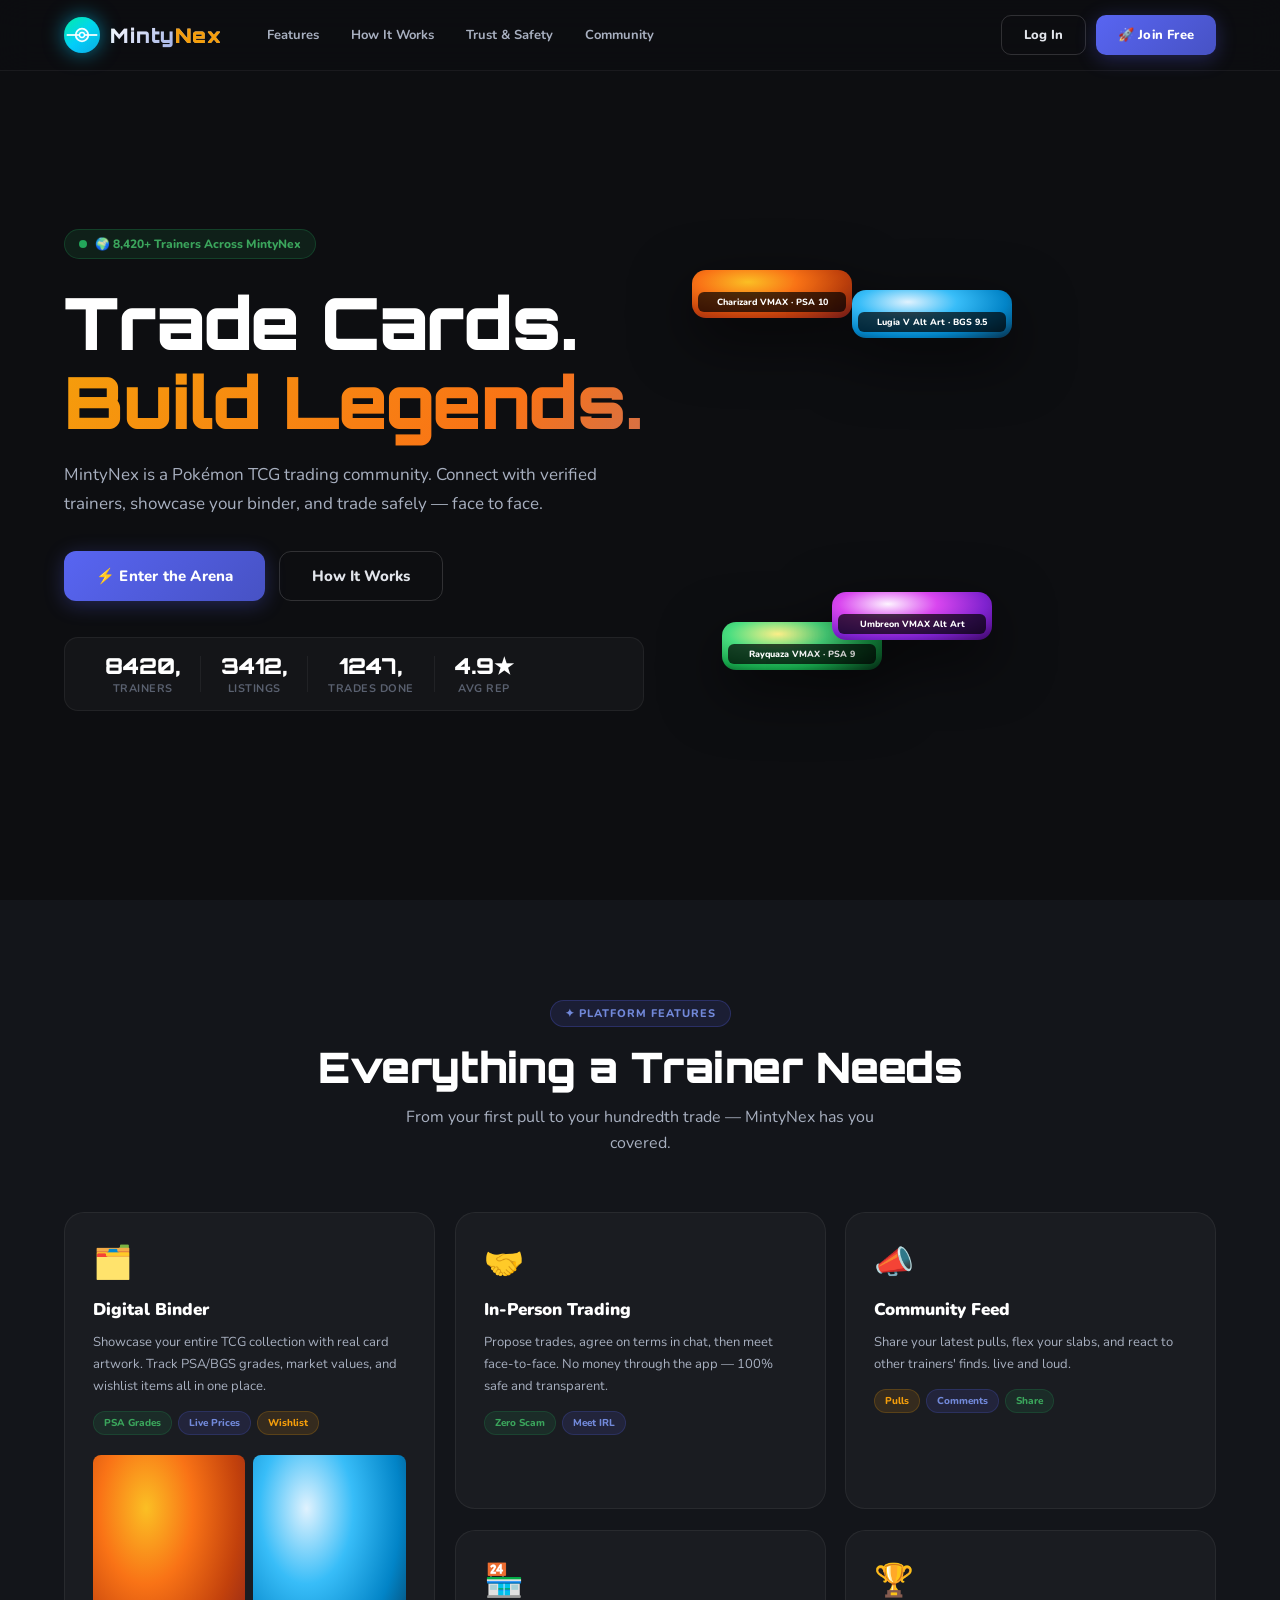
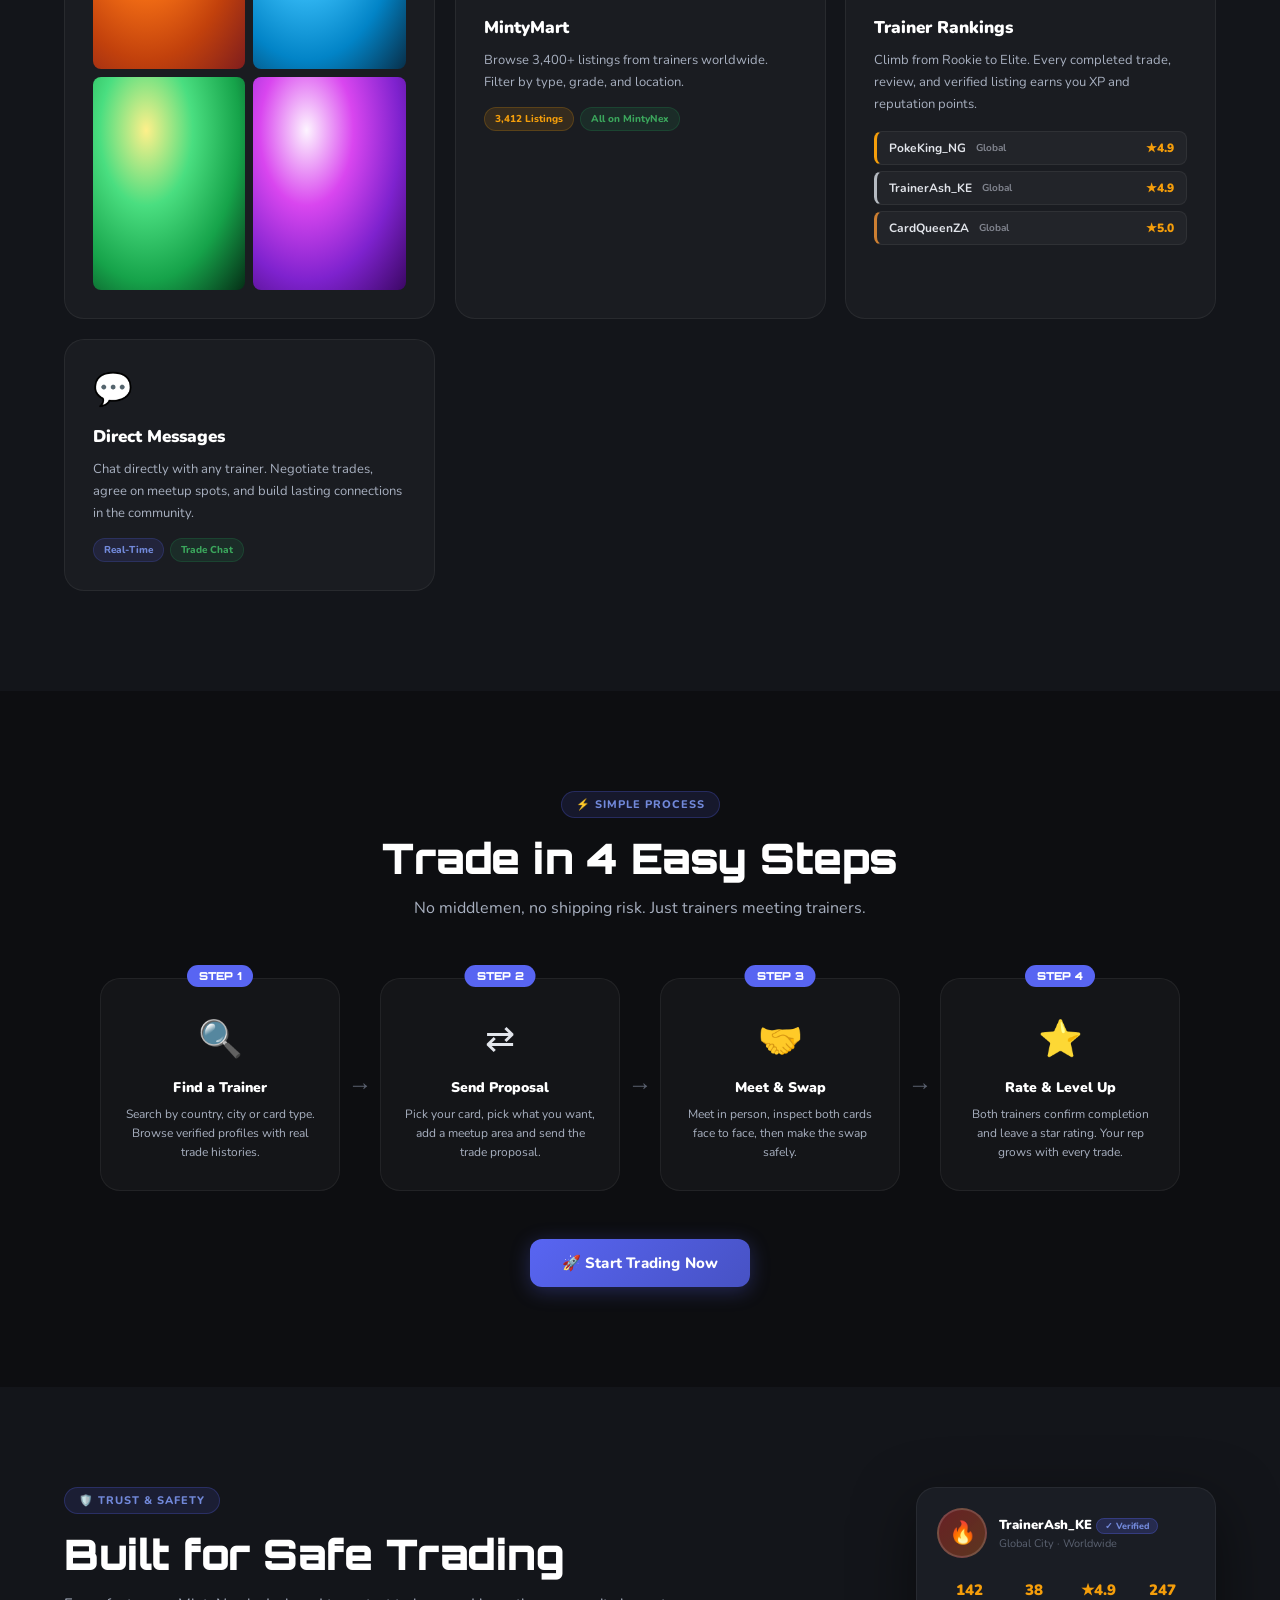
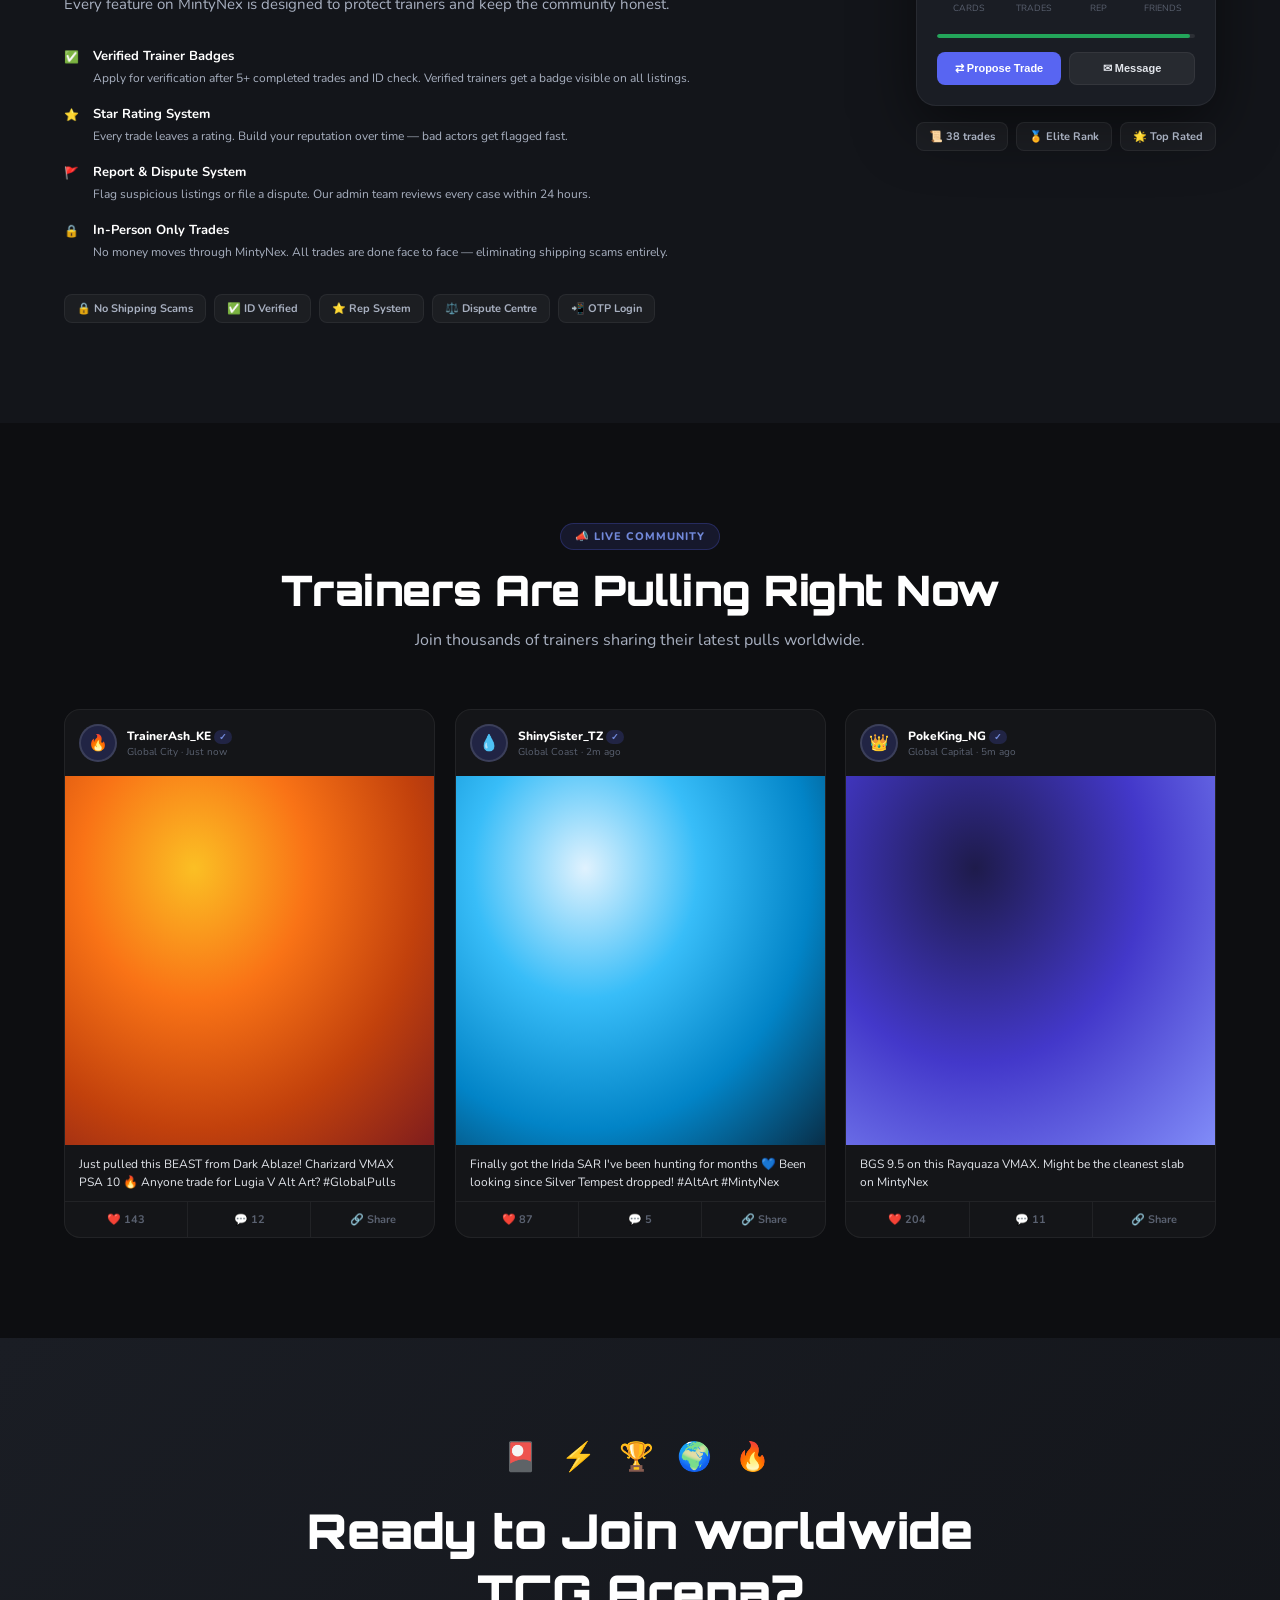
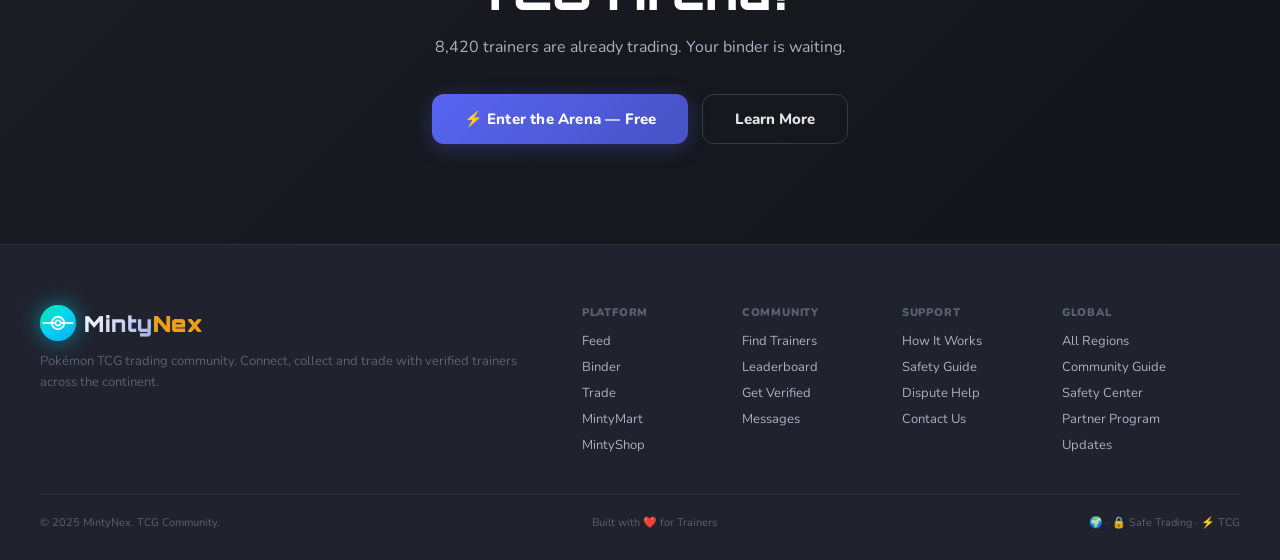
==== index.html @ 41edb371 "frontend initial" ====
<!DOCTYPE html>
<html lang="en">
<head>
<meta charset="UTF-8">
<meta name="viewport" content="width=device-width,initial-scale=1.0">
<meta name="theme-color" content="#0d0e11">
<title>MintyNex — Global TCG Trading Community</title>
<meta name="description" content="Buy, sell and trade Pokémon TCG cards with verified trainers worldwide. MintyNex is the safest, most trusted TCG community on the continent.">
<link rel="preconnect" href="https://fonts.googleapis.com">
<link href="https://fonts.googleapis.com/css2?family=Nunito:wght@400;600;700;800;900&family=Orbitron:wght@700;900&display=swap" rel="stylesheet">
<link rel="stylesheet" href="landing.css">
</head>
<body>

<!-- ░░ FLOATING POKEMON BACKGROUND ░░ -->
<div id="pokemon-bg"></div>

<!-- ══════════════════════════════════════
     NAVBAR
══════════════════════════════════════ -->
<nav class="mnav" id="mnav">
  <div class="mnav-inner">
    <a href="#" class="mnav-logo">
      <svg width="36" height="36" viewBox="0 0 80 80" fill="none" xmlns="http://www.w3.org/2000/svg" style="filter:drop-shadow(0 0 10px rgba(0,210,255,0.55));flex-shrink:0">
  <circle cx="40" cy="40" r="40" fill="url(#idxPb1)"/>
  <circle cx="40" cy="40" r="40" fill="url(#idxPb2)" opacity="0.5"/>
  <line x1="6" y1="40" x2="74" y2="40" stroke="rgba(255,255,255,0.95)" stroke-width="4"/>
  <circle cx="40" cy="40" r="14" fill="rgba(255,255,255,0.15)" stroke="rgba(255,255,255,0.95)" stroke-width="4"/>
  <circle cx="40" cy="40" r="7" fill="white"/>
  <circle cx="40" cy="40" r="4" fill="url(#idxPb1)"/>
  <defs>
    <linearGradient id="idxPb1" x1="0" y1="0" x2="80" y2="80" gradientUnits="userSpaceOnUse">
      <stop stop-color="#00f5a0"/>
      <stop offset="0.5" stop-color="#00d2ff"/>
      <stop offset="1" stop-color="#0ea5e9"/>
    </linearGradient>
    <linearGradient id="idxPb2" x1="80" y1="0" x2="0" y2="80" gradientUnits="userSpaceOnUse">
      <stop stop-color="#00f5a0" stop-opacity="0.5"/>
      <stop offset="1" stop-color="#0ea5e9" stop-opacity="0.2"/>
    </linearGradient>
  </defs>
</svg>
      <span class="logo-text">Minty<span class="gold">Nex</span></span>
    </a>
    <div class="mnav-links">
      <a href="#features">Features</a>
      <a href="#how">How It Works</a>
      <a href="#trust">Trust & Safety</a>
      <a href="#community">Community</a>
    </div>
    <div class="mnav-cta">
      <a href="app.html" class="btn-ghost">Log In</a>
      <a href="app.html" class="btn-primary">🚀 Join Free</a>
    </div>
    <button class="mnav-burger" id="burger" aria-label="Menu">
      <span></span><span></span><span></span>
    </button>
  </div>
  <div class="mnav-mobile" id="mobileMenu">
    <a href="#features" onclick="closeMobile()">Features</a>
    <a href="#how" onclick="closeMobile()">How It Works</a>
    <a href="#trust" onclick="closeMobile()">Trust & Safety</a>
    <a href="#community" onclick="closeMobile()">Community</a>
    <a href="app.html" class="btn-primary" style="margin-top:8px;justify-content:center">🚀 Join Free</a>
  </div>
</nav>

<!-- ══════════════════════════════════════
     HERO
══════════════════════════════════════ -->
<section style="padding-top:0">
  <div class="hero-sec">
    <div class="hero-content">
      <div class="hero-badge">
        <span class="pulse-dot"></span>
        🌍 8,420+ Trainers Across MintyNex
      </div>
      <h1 class="hero-title">
        Trade Cards.<br>
        <span class="gradient-text">Build Legends.</span>
      </h1>
      <p class="hero-sub">
        MintyNex is a Pokémon TCG trading community. Connect with verified trainers, showcase your binder, and trade safely — face to face.
      </p>
      <div class="hero-actions">
        <a href="app.html" class="btn-primary btn-xl">⚡ Enter the Arena</a>
        <a href="#how" class="btn-ghost btn-xl">How It Works</a>
      </div>
      <div class="hero-stats">
        <div class="hstat">
          <span class="hstat-val">8,420</span>
          <span class="hstat-lbl">Trainers</span>
        </div>
        <div class="hstat-div"></div>
        <div class="hstat">
          <span class="hstat-val">3,412</span>
          <span class="hstat-lbl">Listings</span>
        </div>
        <div class="hstat-div"></div>
        <div class="hstat">
          <span class="hstat-val">1,247</span>
          <span class="hstat-lbl">Trades Done</span>
        </div>
        <div class="hstat-div"></div>
        <div class="hstat">
          <span class="hstat-val">★4.9</span>
          <span class="hstat-lbl">Avg Rep</span>
        </div>
      </div>
    </div>

    <!-- Floating card showcase -->
    <div class="hero-cards-showcase">
      <div class="showcase-card card-1" data-depth="0.3" style="background:radial-gradient(ellipse at 35% 25%,#fbbf24,#f97316,#c2410c,#7f1d1d)">
        <div class="sc-inner">
          <img src="https://images.pokemontcg.io/swsh45/19_hires.png" alt="Charizard VMAX" loading="lazy" onerror="this.style.display='none'"/>
          <div class="sc-label">Charizard VMAX · PSA 10</div>
        </div>
      </div>
      <div class="showcase-card card-2" data-depth="0.2" style="background:radial-gradient(ellipse at 35% 25%,#e0f2fe,#38bdf8,#0284c7,#082f49)">
        <div class="sc-inner">
          <img src="https://images.pokemontcg.io/swsh10/186_hires.png" alt="Lugia V" loading="lazy" onerror="this.style.display='none'"/>
          <div class="sc-label">Lugia V Alt Art · BGS 9.5</div>
        </div>
      </div>
      <div class="showcase-card card-3" data-depth="0.25" style="background:radial-gradient(ellipse at 35% 25%,#fef08a,#4ade80,#16a34a,#052e16)">
        <div class="sc-inner">
          <img src="https://images.pokemontcg.io/swsh7/218_hires.png" alt="Rayquaza VMAX" loading="lazy" onerror="this.style.display='none'"/>
          <div class="sc-label">Rayquaza VMAX · PSA 9</div>
        </div>
      </div>
      <div class="showcase-card card-4" data-depth="0.15" style="background:radial-gradient(ellipse at 35% 25%,#fdf4ff,#d946ef,#7e22ce,#3b0764)">
        <div class="sc-inner">
          <img src="https://images.pokemontcg.io/swsh6/215_hires.png" alt="Umbreon VMAX" loading="lazy" onerror="this.style.display='none'"/>
          <div class="sc-label">Umbreon VMAX Alt Art</div>
        </div>
      </div>
    </div>
  </div>
</section>

<!-- ══════════════════════════════════════
     FEATURES
══════════════════════════════════════ -->
<section class="features-sec" id="features">
  <div style="max-width:1200px;margin:0 auto;padding:0 24px">
    <div class="sec-header">
      <div class="sec-tag">✦ Platform Features</div>
      <h2 class="sec-title">Everything a Trainer Needs</h2>
      <p class="sec-sub">From your first pull to your hundredth trade — MintyNex has you covered.</p>
    </div>
    <div class="features-grid">

      <!-- Large: Binder -->
      <div class="feat-card feat-large">
        <div class="feat-icon">🗂️</div>
        <h3>Digital Binder</h3>
        <p>Showcase your entire TCG collection with real card artwork. Track PSA/BGS grades, market values, and wishlist items all in one place.</p>
        <div class="feat-tags">
          <span class="ftag ftag-grn">PSA Grades</span>
          <span class="ftag ftag-blue">Live Prices</span>
          <span class="ftag ftag-gold">Wishlist</span>
        </div>
        <div class="binder-preview">
          <div class="mini-card mc1"><img src="https://images.pokemontcg.io/swsh45/19_hires.png" alt="" loading="lazy" onerror="this.style.display='none'"/></div>
          <div class="mini-card mc2"><img src="https://images.pokemontcg.io/swsh10/186_hires.png" alt="" loading="lazy" onerror="this.style.display='none'"/></div>
          <div class="mini-card mc3"><img src="https://images.pokemontcg.io/swsh7/218_hires.png" alt="" loading="lazy" onerror="this.style.display='none'"/></div>
          <div class="mini-card mc4"><img src="https://images.pokemontcg.io/swsh6/215_hires.png" alt="" loading="lazy" onerror="this.style.display='none'"/></div>
        </div>
      </div>

      <!-- In-Person Trading -->
      <div class="feat-card">
        <div class="feat-icon">🤝</div>
        <h3>In-Person Trading</h3>
        <p>Propose trades, agree on terms in chat, then meet face-to-face. No money through the app — 100% safe and transparent.</p>
        <div class="feat-tags">
          <span class="ftag ftag-grn">Zero Scam</span>
          <span class="ftag ftag-blue">Meet IRL</span>
        </div>
      </div>

      <!-- Social Feed -->
      <div class="feat-card">
        <div class="feat-icon">📣</div>
        <h3>Community Feed</h3>
        <p>Share your latest pulls, flex your slabs, and react to other trainers' finds. live and loud.</p>
        <div class="feat-tags">
          <span class="ftag ftag-gold">Pulls</span>
          <span class="ftag ftag-blue">Comments</span>
          <span class="ftag ftag-grn">Share</span>
        </div>
      </div>

      <!-- Marketplace -->
      <div class="feat-card">
        <div class="feat-icon">🏪</div>
        <h3>MintyMart</h3>
        <p>Browse 3,400+ listings from trainers worldwide. Filter by type, grade, and location.</p>
        <div class="feat-tags">
          <span class="ftag ftag-gold">3,412 Listings</span>
          <span class="ftag ftag-grn">All on MintyNex</span>
        </div>
      </div>

      <!-- Ranking -->
      <div class="feat-card">
        <div class="feat-icon">🏆</div>
        <h3>Trainer Rankings</h3>
        <p>Climb from Rookie to Elite. Every completed trade, review, and verified listing earns you XP and reputation points.</p>
        <div class="rank-preview">
          <div class="rank-row r1"><span>PokeKing_NG</span> <span style="font-size:10px;color:#80848e">Global</span> <span class="rank-pts">★4.9</span></div>
          <div class="rank-row r2"><span>TrainerAsh_KE</span> <span style="font-size:10px;color:#80848e">Global</span> <span class="rank-pts">★4.9</span></div>
          <div class="rank-row r3"><span>CardQueenZA</span> <span style="font-size:10px;color:#80848e">Global</span> <span class="rank-pts">★5.0</span></div>
        </div>
      </div>

      <!-- Messages -->
      <div class="feat-card">
        <div class="feat-icon">💬</div>
        <h3>Direct Messages</h3>
        <p>Chat directly with any trainer. Negotiate trades, agree on meetup spots, and build lasting connections in the community.</p>
        <div class="feat-tags">
          <span class="ftag ftag-blue">Real-Time</span>
          <span class="ftag ftag-grn">Trade Chat</span>
        </div>
      </div>

    </div>
  </div>
</section>

<!-- ══════════════════════════════════════
     HOW IT WORKS
══════════════════════════════════════ -->
<section class="how-sec" id="how">
  <div style="max-width:1200px;margin:0 auto;padding:0 24px">
    <div class="sec-header">
      <div class="sec-tag">⚡ Simple Process</div>
      <h2 class="sec-title">Trade in 4 Easy Steps</h2>
      <p class="sec-sub">No middlemen, no shipping risk. Just trainers meeting trainers.</p>
    </div>
    <div class="steps-row">
      <div class="step-card">
        <div class="step-num">STEP 1</div>
        <div class="step-icon">🔍</div>
        <h4>Find a Trainer</h4>
        <p>Search by country, city or card type. Browse verified profiles with real trade histories.</p>
      </div>
      <div class="step-arrow">→</div>
      <div class="step-card">
        <div class="step-num">STEP 2</div>
        <div class="step-icon">⇄</div>
        <h4>Send Proposal</h4>
        <p>Pick your card, pick what you want, add a meetup area and send the trade proposal.</p>
      </div>
      <div class="step-arrow">→</div>
      <div class="step-card">
        <div class="step-num">STEP 3</div>
        <div class="step-icon">🤝</div>
        <h4>Meet & Swap</h4>
        <p>Meet in person, inspect both cards face to face, then make the swap safely.</p>
      </div>
      <div class="step-arrow">→</div>
      <div class="step-card">
        <div class="step-num">STEP 4</div>
        <div class="step-icon">⭐</div>
        <h4>Rate & Level Up</h4>
        <p>Both trainers confirm completion and leave a star rating. Your rep grows with every trade.</p>
      </div>
    </div>
    <div style="text-align:center;margin-top:48px">
      <a href="app.html" class="btn-primary btn-xl">🚀 Start Trading Now</a>
    </div>
  </div>
</section>

<!-- ══════════════════════════════════════
     TRUST & SAFETY
══════════════════════════════════════ -->
<section class="trust-sec" id="trust">
  <div style="max-width:1200px;margin:0 auto;padding:0 24px">
    <div class="trust-inner">
      <div class="trust-text">
        <div class="sec-tag">🛡️ Trust & Safety</div>
        <h2 class="sec-title">Built for Safe Trading</h2>
        <p class="trust-p">Every feature on MintyNex is designed to protect trainers and keep the community honest.</p>
        <ul class="trust-list">
          <li>
            <div class="tl-icon">✅</div>
            <div><strong>Verified Trainer Badges</strong><div>Apply for verification after 5+ completed trades and ID check. Verified trainers get a badge visible on all listings.</div></div>
          </li>
          <li>
            <div class="tl-icon">⭐</div>
            <div><strong>Star Rating System</strong><div>Every trade leaves a rating. Build your reputation over time — bad actors get flagged fast.</div></div>
          </li>
          <li>
            <div class="tl-icon">🚩</div>
            <div><strong>Report & Dispute System</strong><div>Flag suspicious listings or file a dispute. Our admin team reviews every case within 24 hours.</div></div>
          </li>
          <li>
            <div class="tl-icon">🔒</div>
            <div><strong>In-Person Only Trades</strong><div>No money moves through MintyNex. All trades are done face to face — eliminating shipping scams entirely.</div></div>
          </li>
        </ul>
        <div class="trust-badges">
          <div class="tb">🔒 No Shipping Scams</div>
          <div class="tb">✅ ID Verified</div>
          <div class="tb">⭐ Rep System</div>
          <div class="tb">⚖️ Dispute Centre</div>
          <div class="tb">📲 OTP Login</div>
        </div>
      </div>
      <div class="trust-visual">
        <div class="verify-card">
          <div class="vc-top">
            <div class="vc-av">🔥</div>
            <div>
              <div class="vc-nm">TrainerAsh_KE <span class="vc-badge">✓ Verified</span></div>
              <div class="vc-loc">Global City · Worldwide</div>
            </div>
          </div>
          <div class="vc-stats">
            <div class="vcs"><span>142</span><small>Cards</small></div>
            <div class="vcs"><span>38</span><small>Trades</small></div>
            <div class="vcs"><span>★4.9</span><small>Rep</small></div>
            <div class="vcs"><span>247</span><small>Friends</small></div>
          </div>
          <div class="vc-rep-bar"><div class="vc-rep-fill"></div></div>
          <div class="vc-actions">
            <button class="vc-btn-trade">⇄ Propose Trade</button>
            <button class="vc-btn-msg">✉ Message</button>
          </div>
        </div>
        <div class="trust-badges" style="margin-top:12px">
          <div class="tb">📜 38 trades</div>
          <div class="tb">🏅 Elite Rank</div>
          <div class="tb">🌟 Top Rated</div>
        </div>
      </div>
    </div>
  </div>
</section>

<!-- ══════════════════════════════════════
     COMMUNITY FEED
══════════════════════════════════════ -->
<section class="community-sec" id="community">
  <div style="max-width:1200px;margin:0 auto;padding:0 24px">
    <div class="sec-header">
      <div class="sec-tag">📣 Live Community</div>
      <h2 class="sec-title">Trainers Are Pulling Right Now</h2>
      <p class="sec-sub">Join thousands of trainers sharing their latest pulls worldwide.</p>
    </div>
    <div class="community-feed">

      <div class="cf-post">
        <div class="cf-head">
          <div class="cf-av">🔥</div>
          <div>
            <div class="cf-nm">TrainerAsh_KE <span class="verified-tag">✓</span></div>
            <div class="cf-loc">Global City · Just now</div>
          </div>
        </div>
        <div class="cf-img" style="background:radial-gradient(ellipse at 35% 25%,#fbbf24,#f97316,#c2410c,#7f1d1d)">
          <img src="https://images.pokemontcg.io/swsh45/19_hires.png" alt="Charizard VMAX" loading="lazy" onerror="this.style.display='none'"/>
        </div>
        <div class="cf-cap">Just pulled this BEAST from Dark Ablaze! Charizard VMAX PSA 10 🔥 Anyone trade for Lugia V Alt Art? #GlobalPulls</div>
        <div class="cf-acts">
          <span>❤️ 143</span>
          <span>💬 12</span>
          <span>🔗 Share</span>
        </div>
      </div>

      <div class="cf-post">
        <div class="cf-head">
          <div class="cf-av">💧</div>
          <div>
            <div class="cf-nm">ShinySister_TZ <span class="verified-tag">✓</span></div>
            <div class="cf-loc">Global Coast · 2m ago</div>
          </div>
        </div>
        <div class="cf-img" style="background:radial-gradient(ellipse at 35% 25%,#e0f2fe,#38bdf8,#0284c7,#082f49)">
          <img src="https://images.pokemontcg.io/swsh10/186_hires.png" alt="Lugia V" loading="lazy" onerror="this.style.display='none'"/>
        </div>
        <div class="cf-cap">Finally got the Irida SAR I've been hunting for months 💙 Been looking since Silver Tempest dropped! #AltArt #MintyNex</div>
        <div class="cf-acts">
          <span>❤️ 87</span>
          <span>💬 5</span>
          <span>🔗 Share</span>
        </div>
      </div>

      <div class="cf-post">
        <div class="cf-head">
          <div class="cf-av">👑</div>
          <div>
            <div class="cf-nm">PokeKing_NG <span class="verified-tag">✓</span></div>
            <div class="cf-loc">Global Capital · 5m ago</div>
          </div>
        </div>
        <div class="cf-img" style="background:radial-gradient(ellipse at 35% 25%,#1e1b4b,#4338ca,#818cf8)">
          <img src="https://images.pokemontcg.io/swsh7/218_hires.png" alt="Rayquaza VMAX" loading="lazy" onerror="this.style.display='none'"/>
        </div>
        <div class="cf-cap">BGS 9.5 on this Rayquaza VMAX. Might be the cleanest slab on MintyNex</div>
        <div class="cf-acts">
          <span>❤️ 204</span>
          <span>💬 11</span>
          <span>🔗 Share</span>
        </div>
      </div>

    </div>
  </div>
</section>

<!-- ══════════════════════════════════════
     CTA
══════════════════════════════════════ -->
<section class="cta-sec">
  <div class="cta-pokemon-bg"></div>
  <div style="position:relative;z-index:1;max-width:700px;margin:0 auto">
    <div class="cta-emoji-row">🎴 ⚡ 🏆 🌍 🔥</div>
    <h2 class="cta-title">Ready to Join worldwide TCG Arena?</h2>
    <p class="cta-sub">8,420 trainers are already trading. Your binder is waiting.</p>
    <div class="cta-actions">
      <a href="app.html" class="btn-primary btn-xl">⚡ Enter the Arena — Free</a>
      <a href="#features" class="btn-ghost btn-xl">Learn More</a>
    </div>
  </div>
</section>

<!-- ══════════════════════════════════════
     FOOTER
══════════════════════════════════════ -->
<footer class="footer">
  <div class="footer-top">
    <div class="footer-brand">
      <a href="#" class="logo-wrapper">
        <div class="pokeball-logo pokeball-logo-lg"></div>
        <span class="logo-text" style="font-size:22px">Minty<span class="gold">Nex</span></span>
      </a>
      <p>Pokémon TCG trading community. Connect, collect and trade with verified trainers across the continent.</p>
    </div>
    <div class="footer-links">
      <div class="fl-col">
        <div class="fl-head">Platform</div>
        <a href="app.html">Feed</a>
        <a href="app.html">Binder</a>
        <a href="app.html">Trade</a>
        <a href="app.html">MintyMart</a>
        <a href="app.html">MintyShop</a>
      </div>
      <div class="fl-col">
        <div class="fl-head">Community</div>
        <a href="app.html">Find Trainers</a>
        <a href="app.html">Leaderboard</a>
        <a href="app.html">Get Verified</a>
        <a href="app.html">Messages</a>
      </div>
      <div class="fl-col">
        <div class="fl-head">Support</div>
        <a href="#">How It Works</a>
        <a href="#">Safety Guide</a>
        <a href="#">Dispute Help</a>
        <a href="#">Contact Us</a>
      </div>
      <div class="fl-col">
        <div class="fl-head">Global</div>
        <a href="#">All Regions</a>
        <a href="#">Community Guide</a>
        <a href="#">Safety Center</a>
        <a href="#">Partner Program</a>
        <a href="#">Updates</a>
      </div>
    </div>
  </div>
  <div class="footer-bottom">
    <span>© 2025 MintyNex. TCG Community.</span>
    <span>Built with ❤️ for Trainers</span>
    <span>🌍 · 🔒 Safe Trading · ⚡ TCG</span>
  </div>
</footer>

<script src="landing.js"></script>
</body>
</html>
---- landing.css ----
/* ============================================
   MINTYNEX LANDING PAGE - CSS
   Orbitron + Nunito | Dark TCG Theme
   Pokéball Logo | Enhanced Animations
   ============================================ */

:root {
  --bg:      #0d0e11;
  --bg2:     #13151a;
  --bg3:     #1a1d24;
  --bg4:     #20232e;
  --acc:     #5865f2;
  --acc2:    #7289da;
  --gold:    #f59e0b;
  --gold2:   #fbbf24;
  --grn:     #23a55a;
  --red:     #ed4245;
  --t1:      #ffffff;
  --t2:      #e2e5eb;
  --t3:      #a8b0c0;
  --t4:      #5a6170;
  --bdr:     rgba(255,255,255,0.06);
  --card-bg: rgba(255,255,255,0.03);
  --radius:  16px;
}

*{margin:0;padding:0;box-sizing:border-box;-webkit-tap-highlight-color:transparent}
html{scroll-behavior:smooth}
body{
  font-family:'Nunito',sans-serif;
  background:var(--bg);
  color:var(--t2);
  font-size:15px;
  overflow-x:hidden;
}

::-webkit-scrollbar{width:5px}
::-webkit-scrollbar-thumb{background:rgba(255,255,255,.12);border-radius:20px}

/* ===== POKÉBALL LOGO STYLES (UNIFIED) ===== */
.pokeball-logo {
  display: inline-flex;
  align-items: center;
  justify-content: center;
  width: 32px;
  height: 32px;
  background: radial-gradient(circle at 30% 35%, #fff, #e0e5ff);
  border-radius: 50%;
  position: relative;
  box-shadow: 0 0 0 2px #2b2d31, 0 0 0 4px var(--acc);
  transition: all 0.2s ease;
  flex-shrink: 0;
}
.pokeball-logo::before {
  content: "";
  position: absolute;
  width: 100%;
  height: 50%;
  background: var(--acc);
  top: 0;
  left: 0;
  border-radius: 50% 50% 0 0;
}
.pokeball-logo::after {
  content: "";
  position: absolute;
  width: 10px;
  height: 10px;
  background: #fff;
  border-radius: 50%;
  top: 50%;
  left: 50%;
  transform: translate(-50%, -50%);
  box-shadow: inset 0 0 0 2px #1e1f22;
}
.pokeball-logo-lg {
  width: 48px;
  height: 48px;
}
.pokeball-logo-lg::after {
  width: 14px;
  height: 14px;
}
.logo-wrapper {
  display: flex;
  align-items: center;
  gap: 8px;
  text-decoration: none;
}
.logo-text {
  font-family: 'Orbitron', sans-serif;
  font-weight: 900;
  font-size: 20px;
  background: linear-gradient(135deg, #fff, var(--acc2));
  -webkit-background-clip: text;
  background-clip: text;
  color: transparent;
  letter-spacing: 0.5px;
}
.logo-text .gold {
  color: var(--gold);
  background: none;
  -webkit-background-clip: unset;
  background-clip: unset;
}

/* ===== ANIMATIONS ===== */
@keyframes floatA {
  0%,100%{transform:translateY(0) rotate(-3deg) scale(1)}
  50%{transform:translateY(-22px) rotate(3deg) scale(1.05)}
}
@keyframes floatB {
  0%,100%{transform:translateY(0) rotate(2deg) scale(1)}
  50%{transform:translateY(-18px) rotate(-4deg) scale(1.04)}
}
@keyframes floatC {
  0%,100%{transform:translateY(0) rotate(-1deg)}
  50%{transform:translateY(-28px) rotate(3deg)}
}
@keyframes fadeUp {
  from{opacity:0;transform:translateY(30px)}
  to{opacity:1;transform:translateY(0)}
}
@keyframes fadeInScale {
  from{opacity:0;transform:scale(0.95)}
  to{opacity:1;transform:scale(1)}
}
@keyframes pulse {
  0%,100%{opacity:1}50%{opacity:.4}
}
@keyframes shimmer {
  0%{background-position:-200% center}
  100%{background-position:200% center}
}
@keyframes glowPulse {
  0%,100%{box-shadow:0 0 20px rgba(88,101,242,.3),0 0 60px rgba(88,101,242,.1)}
  50%{box-shadow:0 0 40px rgba(88,101,242,.6),0 0 100px rgba(88,101,242,.2)}
}
@keyframes slideInLeft {
  from{opacity:0;transform:translateX(-40px)}
  to{opacity:1;transform:translateX(0)}
}
@keyframes slideInRight {
  from{opacity:0;transform:translateX(40px)}
  to{opacity:1;transform:translateX(0)}
}
@keyframes cardFloat1 {
  0%,100%{transform:translateY(0) rotate(-6deg)}
  50%{transform:translateY(-18px) rotate(-3deg)}
}
@keyframes cardFloat2 {
  0%,100%{transform:translateY(0) rotate(5deg)}
  50%{transform:translateY(-24px) rotate(8deg)}
}
@keyframes cardFloat3 {
  0%,100%{transform:translateY(0) rotate(-3deg)}
  50%{transform:translateY(-20px) rotate(-7deg)}
}
@keyframes cardFloat4 {
  0%,100%{transform:translateY(0) rotate(8deg)}
  50%{transform:translateY(-16px) rotate(4deg)}
}
@keyframes rankSlide {
  0%{transform:translateX(-8px);opacity:0}
  100%{transform:translateX(0);opacity:1}
}
@keyframes repFill {
  from{width:0%}
  to{width:98%}
}
@keyframes bounceIn {
  0%{opacity:0;transform:scale(0.3)}
  50%{opacity:1;transform:scale(1.05)}
  70%{transform:scale(0.9)}
  100%{transform:scale(1)}
}

/* ===== FLOATING POKEMON BACKGROUND ===== */
#pokemon-bg {
  position:fixed;
  inset:0;
  pointer-events:none;
  z-index:0;
  overflow:hidden;
}
.pkm-float {
  position:absolute;
  font-size:clamp(28px, 4vw, 52px);
  opacity:0.05;
  user-select:none;
  pointer-events:none;
  filter:drop-shadow(0 0 10px currentColor);
  animation: floatA var(--dur,6s) ease-in-out infinite var(--del,0s);
}
.pkm-float:nth-child(even){ animation: floatB var(--dur,7s) ease-in-out infinite var(--del,0s); }
.pkm-float:nth-child(3n){ animation: floatC var(--dur,8s) ease-in-out infinite var(--del,0s); }

/* ===== NAVBAR ===== */
.mnav {
  position:fixed;
  top:0;left:0;right:0;
  z-index:1000;
  background:rgba(13,14,17,0.85);
  backdrop-filter:blur(16px);
  -webkit-backdrop-filter:blur(16px);
  border-bottom:1px solid var(--bdr);
  transition:all .3s;
}
.mnav.scrolled {
  background:rgba(13,14,17,0.97);
  box-shadow:0 4px 30px rgba(0,0,0,.5);
}
.mnav-inner {
  max-width:1200px;
  margin:0 auto;
  padding:0 24px;
  height:70px;
  display:flex;
  align-items:center;
  gap:32px;
}
.mnav-logo {
  display:flex;
  align-items:center;
  gap:10px;
  text-decoration:none;
  flex-shrink:0;
}
.mnav-links{
  display:flex;
  gap:4px;
  flex:1;
}
.mnav-links a {
  padding:8px 14px;
  border-radius:8px;
  font-size:13px;
  font-weight:700;
  color:var(--t3);
  text-decoration:none;
  transition:all .18s;
  white-space:nowrap;
}
.mnav-links a:hover{color:#fff;background:rgba(255,255,255,.06)}
.mnav-cta{display:flex;gap:10px;flex-shrink:0}
.mnav-burger{
  display:none;
  flex-direction:column;
  gap:5px;
  background:none;border:none;cursor:pointer;
  padding:4px;
}
.mnav-burger span{
  display:block;width:24px;height:2px;
  background:var(--t2);border-radius:2px;
  transition:all .3s;
}
.mnav-mobile{
  display:none;
  flex-direction:column;
  gap:4px;
  padding:12px 24px 16px;
  border-top:1px solid var(--bdr);
}
.mnav-mobile.open{display:flex}
.mnav-mobile a{
  padding:10px 14px;border-radius:8px;
  font-weight:700;font-size:14px;
  color:var(--t2);text-decoration:none;
  transition:all .18s;
}
.mnav-mobile a:hover{background:rgba(255,255,255,.06);color:#fff}

/* ===== BUTTONS ===== */
.btn-primary {
  display:inline-flex;align-items:center;gap:8px;
  padding:10px 22px;
  background:linear-gradient(135deg,#5865f2,#4752c4);
  color:#fff;
  font-family:'Nunito',sans-serif;
  font-size:13px;font-weight:800;
  border-radius:10px;border:none;
  text-decoration:none;cursor:pointer;
  transition:all .2s;
  letter-spacing:.2px;
  white-space:nowrap;
  box-shadow:0 4px 20px rgba(88,101,242,.3);
}
.btn-primary:hover{
  background:linear-gradient(135deg,#6b77f5,#5865f2);
  transform:translateY(-2px);
  box-shadow:0 8px 30px rgba(88,101,242,.5);
  color:#fff;
}
.btn-ghost {
  display:inline-flex;align-items:center;gap:8px;
  padding:10px 22px;
  background:transparent;
  color:var(--t2);
  font-family:'Nunito',sans-serif;
  font-size:13px;font-weight:800;
  border-radius:10px;
  border:1px solid rgba(255,255,255,.15);
  text-decoration:none;cursor:pointer;
  transition:all .2s;
  white-space:nowrap;
}
.btn-ghost:hover{
  background:rgba(255,255,255,.06);
  border-color:rgba(255,255,255,.3);
  color:#fff;
}
.btn-xl{padding:14px 32px;font-size:15px;border-radius:12px}

/* ===== HERO ===== */
.hero-sec {
  min-height:100vh;
  display:flex;
  align-items:center;
  padding:100px 24px 60px;
  max-width:1200px;
  margin:0 auto;
  gap:48px;
  position:relative;
  z-index:1;
}
.hero-content{flex:1;max-width:580px}
.hero-badge {
  display:inline-flex;align-items:center;gap:8px;
  background:rgba(35,165,90,.12);
  border:1px solid rgba(35,165,90,.25);
  border-radius:30px;
  padding:6px 14px;
  font-size:12px;font-weight:800;
  color:#3ba55c;
  margin-bottom:24px;
  animation:fadeUp .6s ease both;
}
.pulse-dot{
  width:8px;height:8px;border-radius:50%;
  background:#23a55a;
  animation:pulse 2s infinite;
  flex-shrink:0;
}
.hero-title {
  font-family:'Orbitron',sans-serif;
  font-size:clamp(38px,6vw,72px);
  font-weight:900;
  line-height:1.1;
  color:#fff;
  margin-bottom:20px;
  animation:fadeUp .7s ease .1s both;
  letter-spacing:-1px;
}
.gradient-text {
  background:linear-gradient(135deg,#f59e0b 0%,#f97316 40%,#5865f2 100%);
  background-size:200% auto;
  -webkit-background-clip:text;
  -webkit-text-fill-color:transparent;
  background-clip:text;
  animation:shimmer 3s linear infinite;
}
.hero-sub {
  font-size:17px;line-height:1.7;
  color:var(--t3);margin-bottom:32px;
  animation:fadeUp .7s ease .2s both;
}
.hero-actions {
  display:flex;gap:14px;flex-wrap:wrap;
  margin-bottom:36px;
  animation:fadeUp .7s ease .3s both;
}
.hero-stats {
  display:flex;align-items:center;gap:0;
  background:rgba(255,255,255,.03);
  border:1px solid var(--bdr);
  border-radius:14px;
  padding:14px 20px;
  animation:fadeUp .7s ease .4s both;
}
.hstat{text-align:center;padding:0 20px}
.hstat-val{display:block;font-family:'Orbitron',sans-serif;font-size:22px;font-weight:900;color:#fff}
.hstat-lbl{display:block;font-size:11px;font-weight:700;color:var(--t4);text-transform:uppercase;letter-spacing:.5px;margin-top:2px}
.hstat-div{width:1px;height:36px;background:var(--bdr);flex-shrink:0}

/* ===== CARD SHOWCASE ===== */
.hero-cards-showcase {
  flex-shrink:0;
  position:relative;
  width:320px;height:400px;
  animation:fadeUp .7s ease .5s both;
}
.showcase-card {
  position:absolute;
  width:160px;
  border-radius:14px;
  overflow:hidden;
  cursor:pointer;
  transition:transform .3s,box-shadow .3s;
  box-shadow:0 20px 60px rgba(0,0,0,.6);
}
.showcase-card:hover{transform:translateY(-8px) scale(1.03)!important;z-index:10;box-shadow:0 30px 80px rgba(0,0,0,.8)}
.sc-inner{
  position:relative;padding:16px;padding-bottom:32px;
  display:flex;flex-direction:column;align-items:center;
}
.sc-inner img{width:120px;height:170px;object-fit:contain;border-radius:8px;filter:drop-shadow(0 4px 10px rgba(0,0,0,.5))}
.sc-label{
  position:absolute;bottom:6px;left:6px;right:6px;
  background:rgba(0,0,0,.7);
  border-radius:6px;
  padding:4px 8px;
  font-size:9px;font-weight:800;
  color:#fff;text-align:center;
}
.card-1{top:0;left:0;animation:cardFloat1 5s ease-in-out infinite}
.card-2{top:20px;right:0;animation:cardFloat2 6.5s ease-in-out infinite .5s}
.card-3{bottom:0;left:30px;animation:cardFloat3 7s ease-in-out infinite 1s}
.card-4{bottom:30px;right:20px;animation:cardFloat4 5.5s ease-in-out infinite 1.5s}

/* ===== SECTIONS COMMON ===== */
section{position:relative;z-index:1}
.sec-header{text-align:center;margin-bottom:56px}
.sec-tag{
  display:inline-block;
  background:rgba(88,101,242,.12);
  border:1px solid rgba(88,101,242,.25);
  color:var(--acc2);
  font-size:11px;font-weight:800;
  text-transform:uppercase;letter-spacing:1px;
  border-radius:30px;padding:5px 14px;
  margin-bottom:14px;
  animation:fadeUp .5s ease both;
}
.sec-title{
  font-family:'Orbitron',sans-serif;
  font-size:clamp(26px,4vw,42px);
  font-weight:900;
  color:#fff;
  margin-bottom:12px;
  letter-spacing:-.5px;
}
.sec-sub{font-size:16px;color:var(--t3);max-width:520px;margin:0 auto;line-height:1.6}

/* ===== FEATURES ===== */
.features-sec{padding:100px 0;background:var(--bg2)}
.features-grid{
  display:grid;
  grid-template-columns:repeat(3,1fr);
  grid-template-rows:auto auto;
  gap:20px;
}
.feat-card {
  background:var(--card-bg);
  border:1px solid var(--bdr);
  border-radius:20px;
  padding:28px;
  transition:all .25s;
  position:relative;
  overflow:hidden;
  animation:fadeInScale .6s ease both;
  animation-delay:calc(var(--order,0) * 0.1s);
}
.feat-card:nth-child(1){--order:1}
.feat-card:nth-child(2){--order:2}
.feat-card:nth-child(3){--order:3}
.feat-card:nth-child(4){--order:4}
.feat-card:nth-child(5){--order:5}
.feat-card:nth-child(6){--order:6}
.feat-card::before{
  content:'';
  position:absolute;
  top:0;left:0;right:0;height:1px;
  background:linear-gradient(90deg,transparent,rgba(88,101,242,.5),transparent);
  opacity:0;transition:opacity .3s;
}
.feat-card:hover{
  border-color:rgba(88,101,242,.25);
  transform:translateY(-4px);
  box-shadow:0 20px 60px rgba(0,0,0,.4);
}
.feat-card:hover::before{opacity:1}
.feat-large{grid-column:span 1;grid-row:span 2}
.feat-icon{font-size:32px;margin-bottom:14px}
.feat-card h3{font-size:17px;font-weight:900;color:#fff;margin-bottom:10px}
.feat-card p{font-size:13px;color:var(--t3);line-height:1.7}
.feat-tags{display:flex;flex-wrap:wrap;gap:6px;margin-top:14px}
.ftag{
  padding:4px 10px;border-radius:20px;
  font-size:10px;font-weight:800;
}
.ftag-grn{background:rgba(35,165,90,.12);color:#3ba55c;border:1px solid rgba(35,165,90,.2)}
.ftag-blue{background:rgba(88,101,242,.12);color:var(--acc2);border:1px solid rgba(88,101,242,.2)}
.ftag-gold{background:rgba(245,158,11,.12);color:var(--gold);border:1px solid rgba(245,158,11,.2)}

/* Binder preview */
.binder-preview{
  display:grid;grid-template-columns:1fr 1fr;
  gap:8px;margin-top:20px;
}
.mini-card{
  border-radius:8px;overflow:hidden;
  aspect-ratio:2.5/3.5;
  animation:pulse 3s ease-in-out infinite;
}
.mini-card:nth-child(2){animation-delay:.5s}
.mini-card:nth-child(3){animation-delay:1s}
.mini-card:nth-child(4){animation-delay:1.5s}
.mini-card img{width:100%;height:100%;object-fit:cover}
.mc1{background:radial-gradient(ellipse at 35% 25%,#fbbf24,#f97316,#c2410c,#7f1d1d)}
.mc2{background:radial-gradient(ellipse at 35% 25%,#e0f2fe,#38bdf8,#0284c7,#082f49)}
.mc3{background:radial-gradient(ellipse at 35% 25%,#fef08a,#4ade80,#16a34a,#052e16)}
.mc4{background:radial-gradient(ellipse at 35% 25%,#fdf4ff,#d946ef,#7e22ce,#3b0764)}

/* Rank preview */
.rank-preview{margin-top:16px;display:flex;flex-direction:column;gap:6px}
.rank-row{
  display:flex;align-items:center;gap:10px;
  padding:8px 12px;border-radius:8px;
  font-size:12px;font-weight:700;
  background:rgba(255,255,255,.04);
  border:1px solid var(--bdr);
}
.rank-row:nth-child(1){animation:rankSlide .5s ease .1s both}
.rank-row:nth-child(2){animation:rankSlide .5s ease .2s both}
.rank-row:nth-child(3){animation:rankSlide .5s ease .3s both}
.rank-pts{margin-left:auto;color:var(--gold);font-weight:900}
.r1{border-left:3px solid #f59e0b}
.r2{border-left:3px solid #b5bac1}
.r3{border-left:3px solid #cd7f32}

/* ===== HOW IT WORKS ===== */
.how-sec{padding:100px 0}
.steps-row{
  display:flex;
  align-items:center;
  gap:0;
  flex-wrap:wrap;
  justify-content:center;
}
.step-card{
  flex:1;min-width:200px;max-width:240px;
  background:var(--card-bg);
  border:1px solid var(--bdr);
  border-radius:20px;
  padding:28px 20px;
  text-align:center;
  position:relative;
  transition:all .25s;
  animation:slideInLeft .6s ease both;
  animation-delay:calc(var(--step-order,0) * 0.15s);
}
.step-card:nth-child(1){--step-order:1}
.step-card:nth-child(2){--step-order:2}
.step-card:nth-child(3){--step-order:3}
.step-card:nth-child(4){--step-order:4}
.step-card:hover{border-color:rgba(88,101,242,.3);transform:translateY(-6px)}
.step-num{
  position:absolute;top:-14px;left:50%;transform:translateX(-50%);
  background:var(--acc);
  color:#fff;
  font-family:'Orbitron',sans-serif;
  font-size:11px;font-weight:900;
  padding:4px 12px;border-radius:20px;
}
.step-icon{font-size:36px;margin:8px 0 14px}
.step-card h4{font-size:14px;font-weight:900;color:#fff;margin-bottom:8px}
.step-card p{font-size:12px;color:var(--t3);line-height:1.6}
.step-arrow{
  font-size:24px;color:var(--t4);padding:0 8px;
  flex-shrink:0;
  animation:slideInRight .6s ease both;
}
@media(max-width:767px){.step-arrow{display:none}}

/* ===== TRUST ===== */
.trust-sec{padding:100px 0;background:var(--bg2)}
.trust-inner{
  display:flex;align-items:flex-start;gap:64px;
  flex-wrap:wrap;
}
.trust-text{flex:1;min-width:280px}
.trust-text .sec-title{text-align:left}
.trust-text .sec-tag{text-align:left}
.trust-p{font-size:15px;color:var(--t3);line-height:1.7;margin-bottom:28px}
.trust-list{list-style:none;display:flex;flex-direction:column;gap:16px;margin-bottom:32px}
.trust-list li{display:flex;gap:14px;align-items:flex-start;animation:slideInLeft .5s ease both;animation-delay:calc(var(--li-order,0) * 0.1s)}
.trust-list li:nth-child(1){--li-order:1}
.trust-list li:nth-child(2){--li-order:2}
.trust-list li:nth-child(3){--li-order:3}
.trust-list li:nth-child(4){--li-order:4}
.tl-icon{font-size:22px;flex-shrink:0;margin-top:2px}
.trust-list strong{display:block;font-size:13px;color:#fff;margin-bottom:2px}
.trust-list div{font-size:12px;color:var(--t3);line-height:1.6}

/* Verify card */
.trust-visual{flex-shrink:0;width:300px}
.verify-card{
  background:var(--bg3);
  border:1px solid var(--bdr);
  border-radius:20px;
  padding:20px;
  box-shadow:0 20px 60px rgba(0,0,0,.5);
  animation:glowPulse 3s ease-in-out infinite;
  margin-bottom:16px;
}
.vc-top{display:flex;align-items:center;gap:12px;margin-bottom:14px}
.vc-av{
  width:50px;height:50px;border-radius:50%;
  background:linear-gradient(135deg,rgba(220,38,38,.4),rgba(249,115,22,.3));
  border:2px solid rgba(255,255,255,.15);
  display:flex;align-items:center;justify-content:center;
  font-size:22px;flex-shrink:0;
}
.vc-nm{font-weight:900;font-size:13px;color:#fff}
.vc-badge{
  background:rgba(88,101,242,.2);color:var(--acc2);
  border:1px solid rgba(88,101,242,.3);
  border-radius:20px;padding:1px 8px;
  font-size:9px;font-weight:800;
}
.vc-loc{font-size:11px;color:var(--t4);margin-top:2px}
.vc-stats{display:flex;margin-bottom:12px}
.vcs{flex:1;text-align:center;padding:8px 4px}
.vcs span{display:block;font-weight:900;font-size:15px;color:var(--gold)}
.vcs small{display:block;font-size:9px;color:var(--t4);text-transform:uppercase;margin-top:2px}
.vc-rep-bar{height:4px;background:rgba(255,255,255,.08);border-radius:20px;overflow:hidden;margin-bottom:14px}
.vc-rep-fill{
  height:100%;width:0;background:var(--grn);border-radius:20px;
  animation:repFill 2s ease 1s forwards;
}
.vc-actions{display:flex;gap:8px}
.vc-btn-trade,.vc-btn-msg{
  flex:1;padding:9px;border-radius:8px;
  font-size:11px;font-weight:800;
  border:none;cursor:pointer;transition:all .2s;
}
.vc-btn-trade{background:var(--acc);color:#fff}
.vc-btn-trade:hover{background:#4752c4}
.vc-btn-msg{background:rgba(255,255,255,.06);color:var(--t2);border:1px solid var(--bdr)}
.vc-btn-msg:hover{background:rgba(255,255,255,.1)}
.trust-badges{display:flex;flex-wrap:wrap;gap:8px}
.tb{
  background:rgba(255,255,255,.04);
  border:1px solid var(--bdr);
  border-radius:8px;
  padding:6px 12px;
  font-size:11px;font-weight:700;
  color:var(--t3);
  display:flex;align-items:center;gap:5px;
  animation:bounceIn .4s ease both;
  animation-delay:calc(var(--tb-order,0) * 0.08s);
}
.tb:nth-child(1){--tb-order:1}
.tb:nth-child(2){--tb-order:2}
.tb:nth-child(3){--tb-order:3}
.tb:nth-child(4){--tb-order:4}

/* ===== COMMUNITY ===== */
.community-sec{padding:100px 0}
.community-feed{
  display:grid;
  grid-template-columns:repeat(3,1fr);
  gap:20px;
}
.cf-post{
  background:var(--card-bg);
  border:1px solid var(--bdr);
  border-radius:16px;
  overflow:hidden;
  transition:all .25s;
  animation:fadeInScale .5s ease both;
  animation-delay:calc(var(--post-order,0) * 0.1s);
}
.cf-post:nth-child(1){--post-order:1}
.cf-post:nth-child(2){--post-order:2}
.cf-post:nth-child(3){--post-order:3}
.cf-post:hover{border-color:rgba(255,255,255,.12);transform:translateY(-5px);box-shadow:0 20px 60px rgba(0,0,0,.4)}
.cf-head{display:flex;align-items:center;gap:10px;padding:14px}
.cf-av{
  width:38px;height:38px;border-radius:50%;
  background:rgba(88,101,242,.2);
  border:2px solid rgba(255,255,255,.12);
  display:flex;align-items:center;justify-content:center;
  font-size:16px;flex-shrink:0;
}
.cf-nm{font-size:12px;font-weight:800;color:#fff}
.verified-tag{
  background:rgba(88,101,242,.2);color:var(--acc2);
  border-radius:10px;padding:1px 5px;
  font-size:9px;font-weight:900;
}
.cf-loc{font-size:10px;color:var(--t4);margin-top:1px}
.cf-img{
  width:100%;aspect-ratio:1;
  display:flex;align-items:center;justify-content:center;
  overflow:hidden;
}
.cf-img img{height:100%;object-fit:contain;padding:12px;filter:drop-shadow(0 4px 10px rgba(0,0,0,.5))}
.cf-cap{padding:10px 14px;font-size:12px;color:var(--t2);line-height:1.5}
.cf-acts{
  display:flex;gap:0;
  border-top:1px solid var(--bdr);
}
.cf-acts span{
  flex:1;padding:10px;text-align:center;
  font-size:11px;font-weight:700;color:var(--t4);
  cursor:pointer;transition:color .2s;
  border-right:1px solid var(--bdr);
}
.cf-acts span:last-child{border-right:none}
.cf-acts span:hover{color:#fff}

/* ===== CTA ===== */
.cta-sec{
  padding:100px 24px;
  background:linear-gradient(135deg,var(--bg3),var(--bg2));
  position:relative;overflow:hidden;
  text-align:center;
}
.cta-pokemon-bg{
  position:absolute;inset:0;
  pointer-events:none;
  overflow:hidden;
}
.cta-emoji-row{
  font-size:28px;
  margin-bottom:24px;
  letter-spacing:8px;
  opacity:.6;
  animation:slideInLeft .6s ease both;
}
.cta-title{
  font-family:'Orbitron',sans-serif;
  font-size:clamp(28px,4vw,48px);
  font-weight:900;
  color:#fff;
  margin-bottom:14px;
  animation:fadeUp .6s ease .2s both;
}
.cta-sub{font-size:16px;color:var(--t3);margin-bottom:36px;animation:fadeUp .6s ease .3s both}
.cta-actions{display:flex;gap:14px;justify-content:center;flex-wrap:wrap;animation:fadeUp .6s ease .4s both}

/* ===== FOOTER ===== */
.footer{
  background:var(--bg4);
  padding:60px 24px 30px;
  border-top:1px solid var(--bdr);
}
.footer-top{
  max-width:1200px;margin:0 auto;
  display:flex;gap:48px;flex-wrap:wrap;
  margin-bottom:40px;
}
.footer-brand{flex:1.5;min-width:200px}
.footer-brand p{font-size:13px;color:var(--t4);margin-top:10px;line-height:1.6}
.footer-links{display:flex;gap:40px;flex:2;flex-wrap:wrap}
.fl-col{display:flex;flex-direction:column;gap:8px;min-width:120px}
.fl-head{font-size:11px;font-weight:900;text-transform:uppercase;letter-spacing:.8px;color:var(--t4);margin-bottom:4px}
.fl-col a{font-size:13px;color:var(--t3);text-decoration:none;transition:color .2s}
.fl-col a:hover{color:#fff}
.footer-bottom{
  max-width:1200px;margin:0 auto;
  border-top:1px solid var(--bdr);padding-top:20px;
  display:flex;gap:16px;flex-wrap:wrap;
  font-size:11px;color:var(--t4);
  justify-content:space-between;
}

/* ===== SCROLL REVEAL ===== */
.reveal{opacity:0;transform:translateY(30px);transition:opacity .7s ease,transform .7s ease}
.reveal.visible{opacity:1;transform:none}

/* ===== RESPONSIVE ===== */
@media(max-width:991px){
  .features-grid{grid-template-columns:repeat(2,1fr)}
  .feat-large{grid-column:span 2}
  .community-feed{grid-template-columns:repeat(2,1fr)}
  .community-feed .cf-post:last-child{display:none}
  .hero-cards-showcase{display:none}
  .hero-sec{justify-content:center;text-align:center}
  .hero-actions{justify-content:center}
  .hero-stats{justify-content:center}
}
@media(max-width:767px){
  .mnav-links,.mnav-cta{display:none}
  .mnav-burger{display:flex}
  .features-grid{grid-template-columns:1fr}
  .feat-large{grid-column:span 1}
  .community-feed{grid-template-columns:1fr}
  .trust-inner{flex-direction:column}
  .trust-visual{width:100%}
  .steps-row{flex-direction:column;align-items:stretch;gap:16px}
  .step-card{max-width:100%}
  .hstat{padding:0 12px}
  .hstat-val{font-size:18px}
}
@media(max-width:480px){
  .hero-stats{flex-direction:column;align-items:flex-start;gap:12px}
  .hstat-div{display:none}
  .cta-emoji-row{font-size:20px;letter-spacing:4px}
}
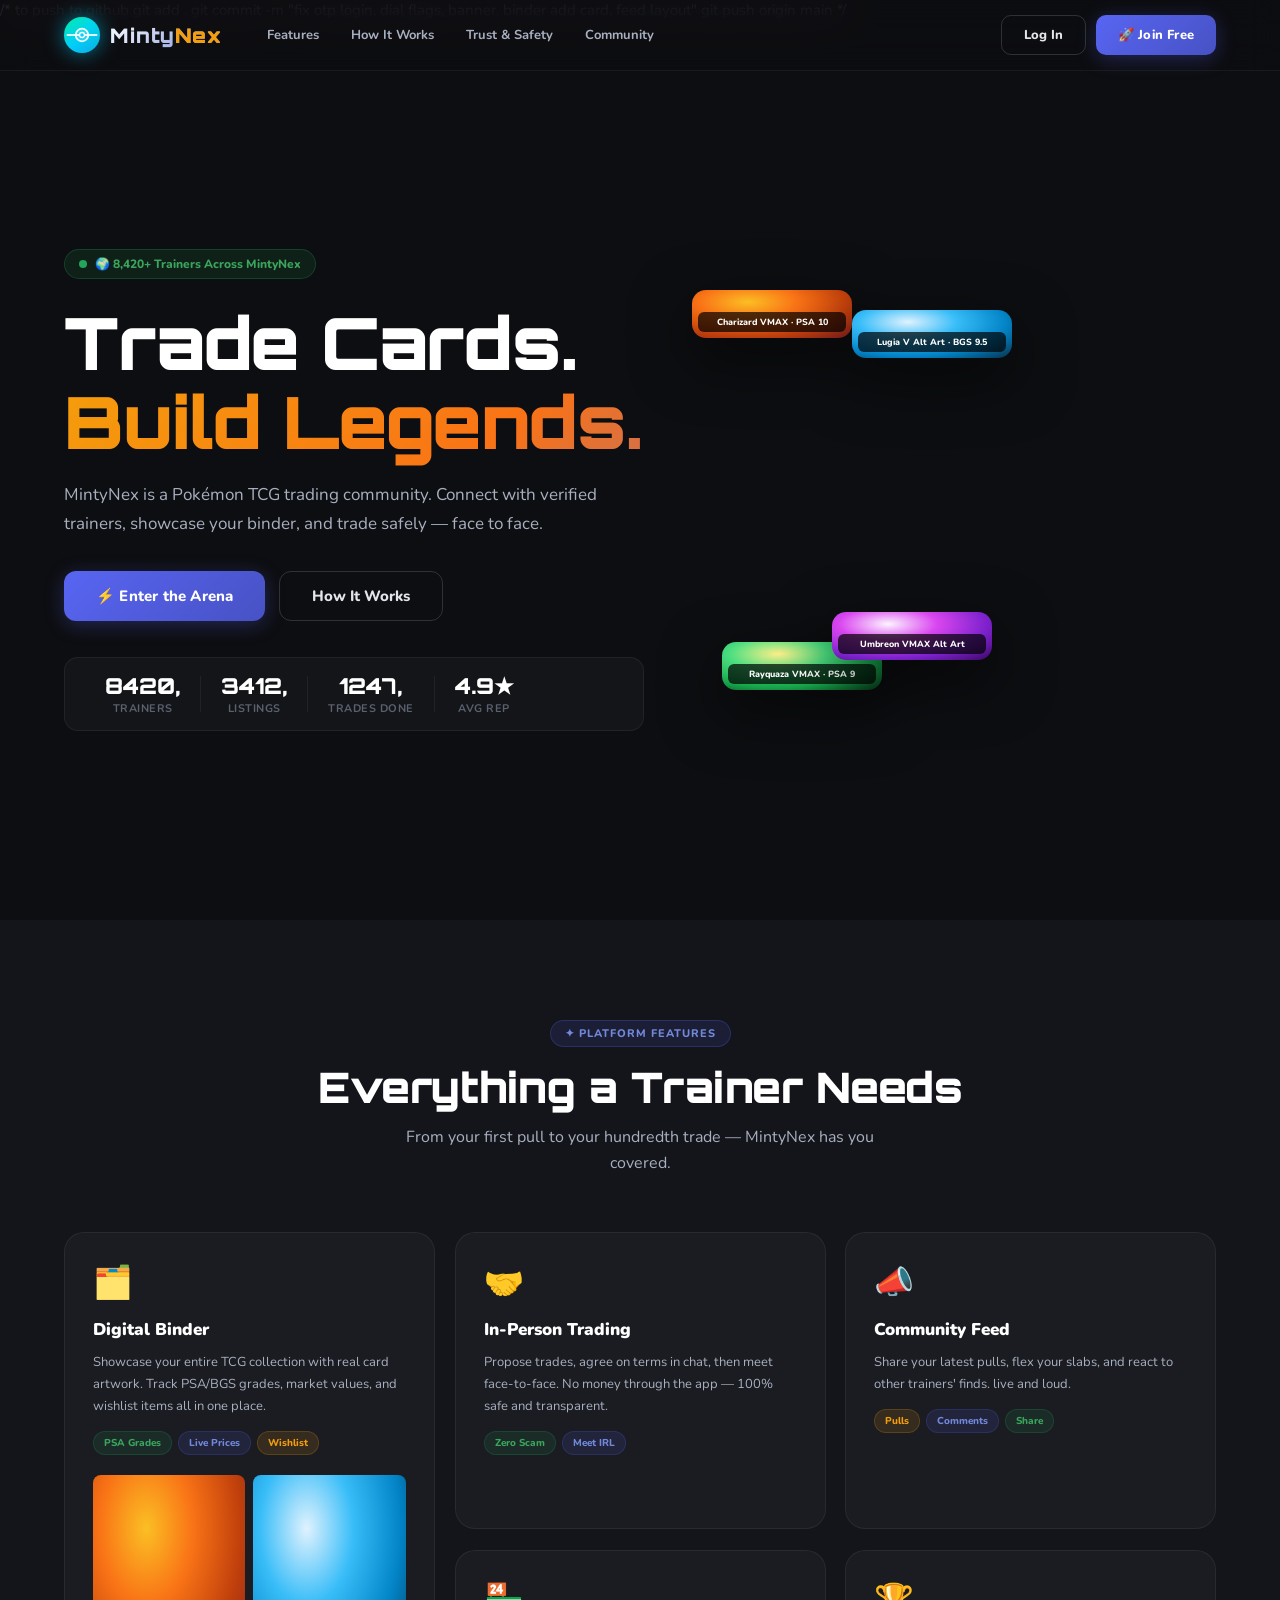
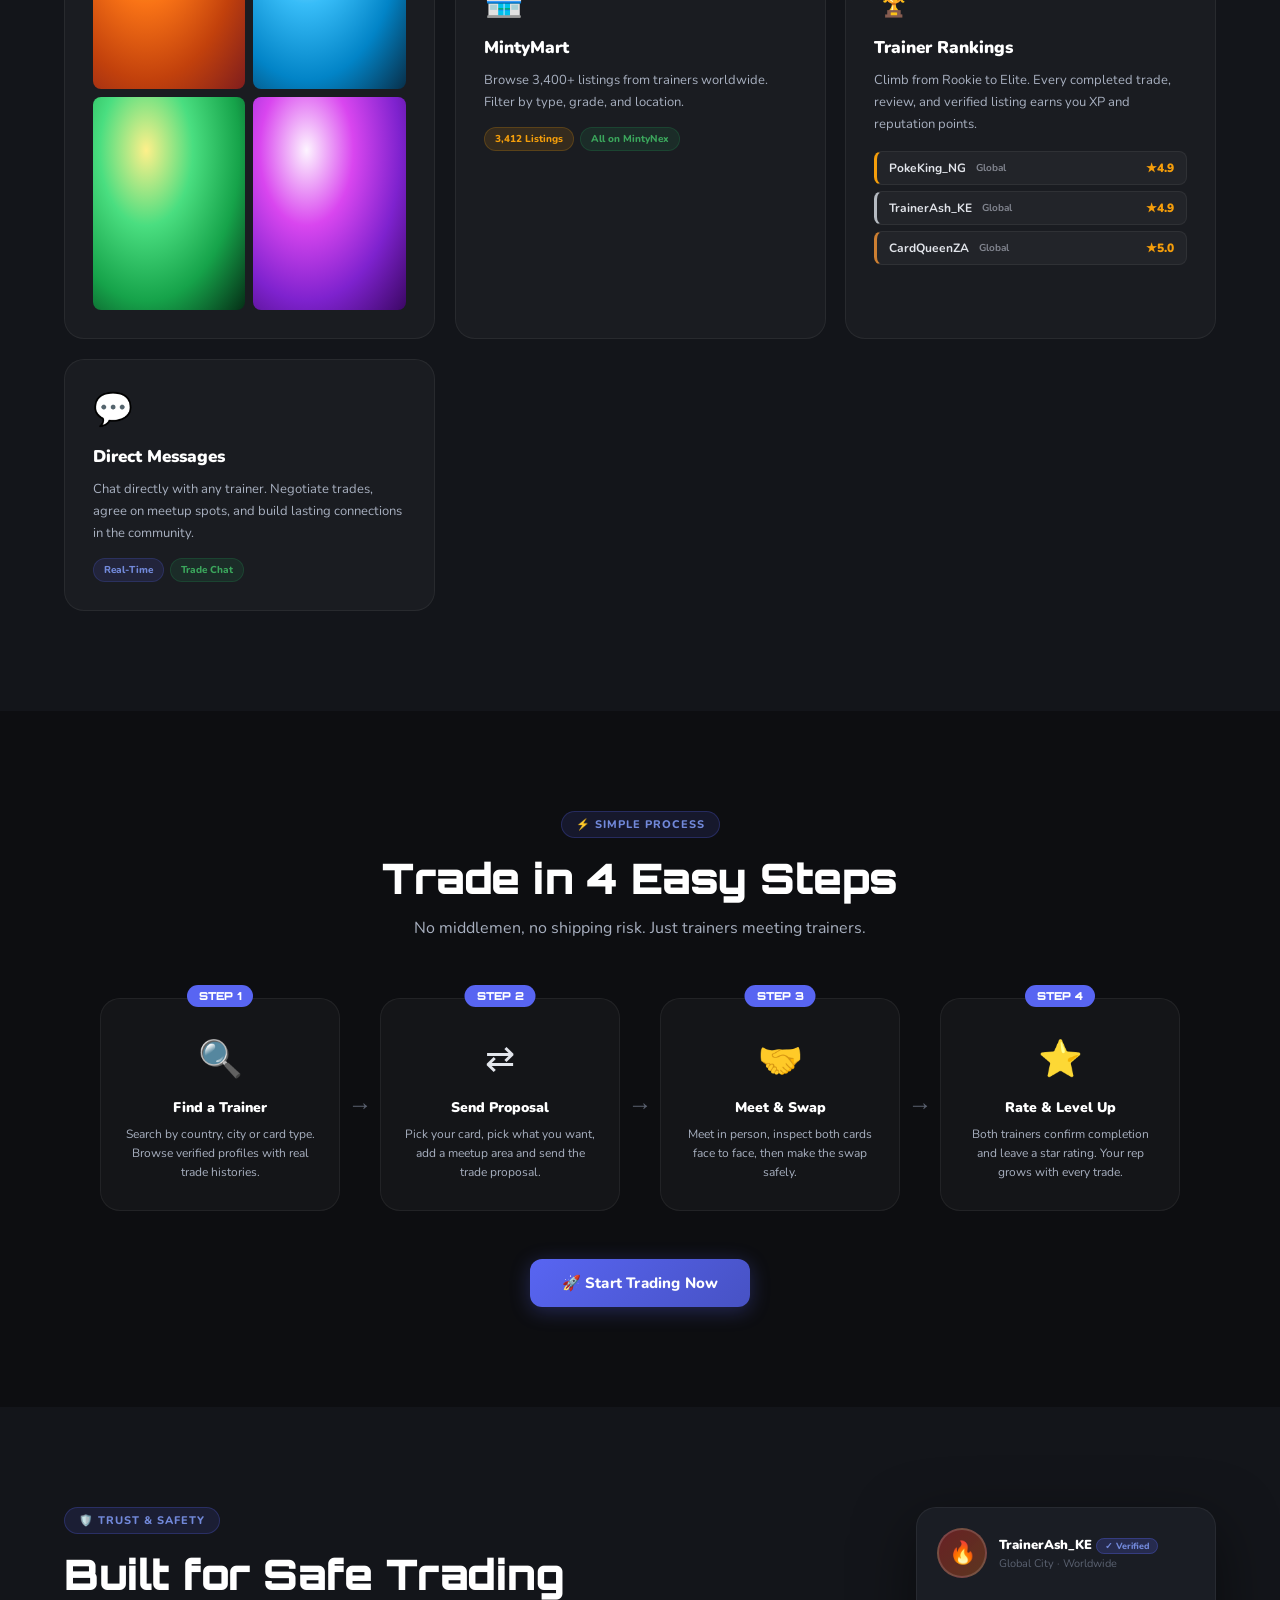
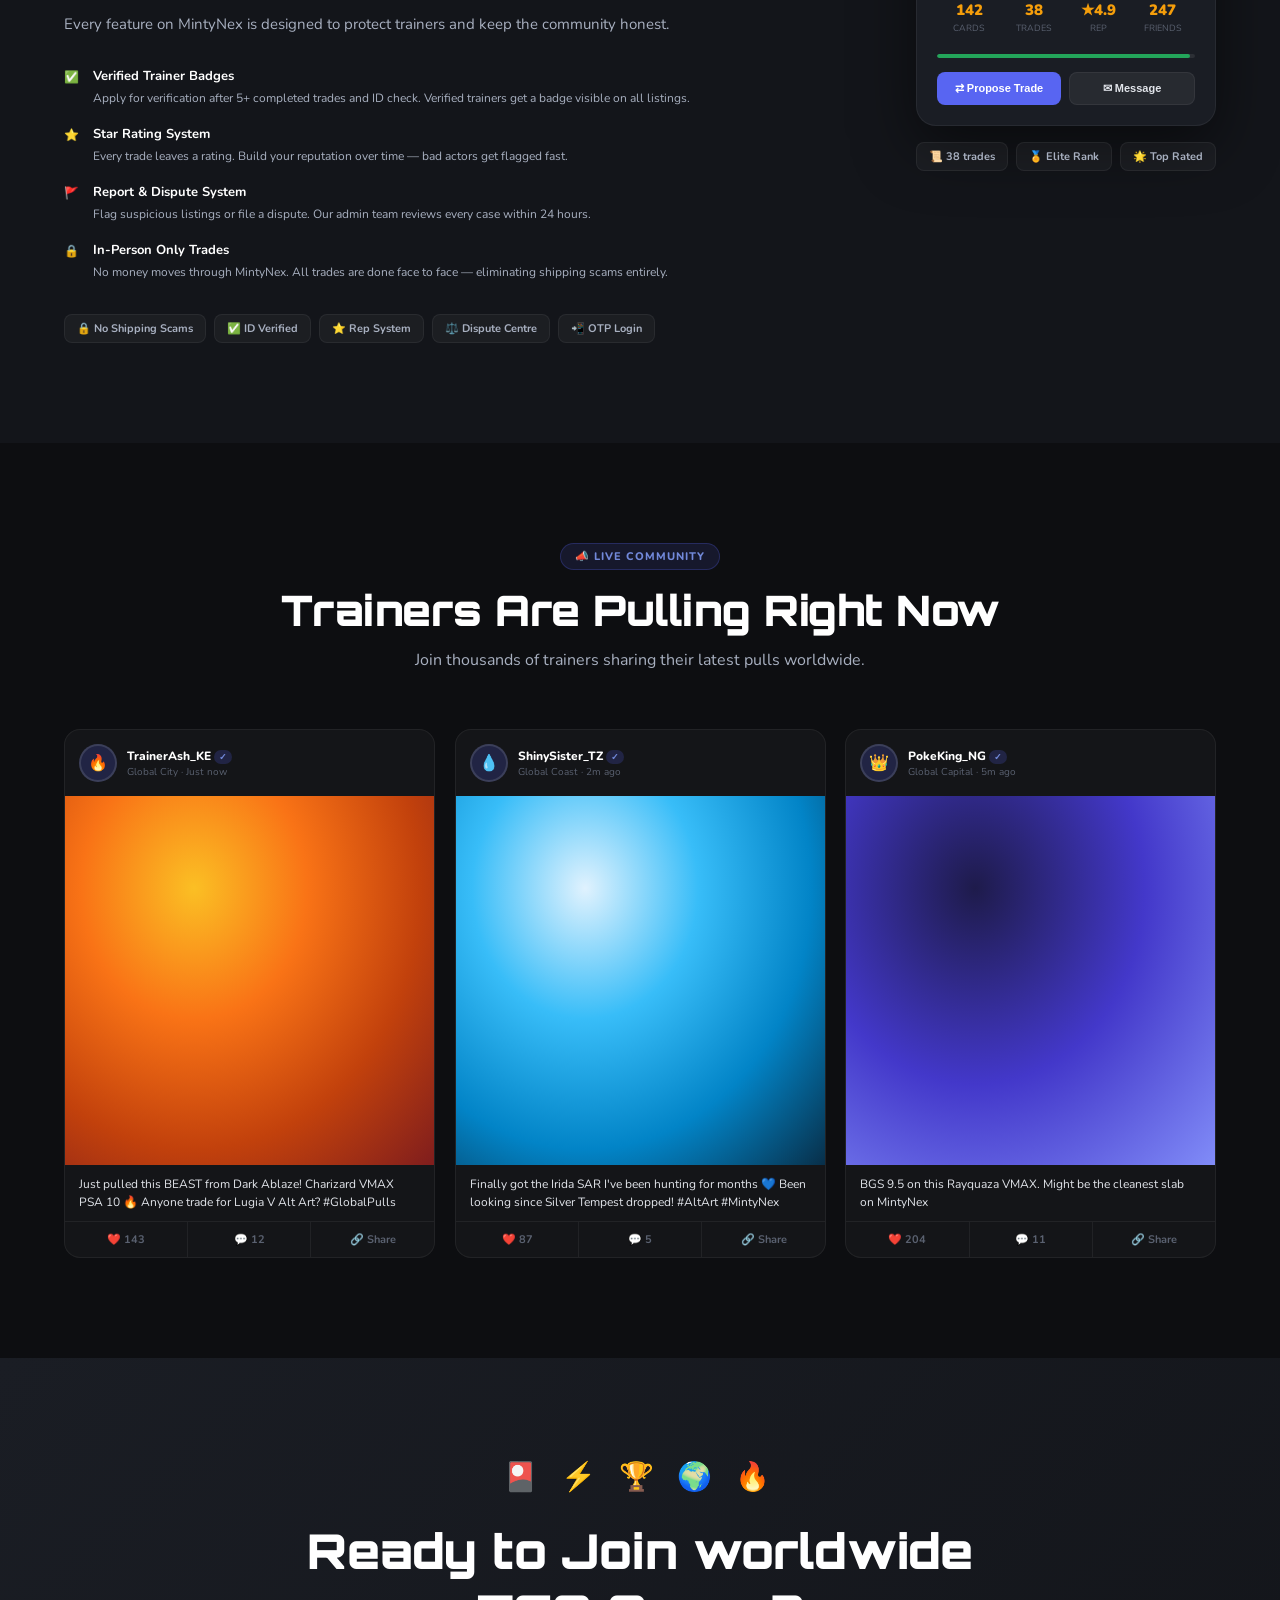
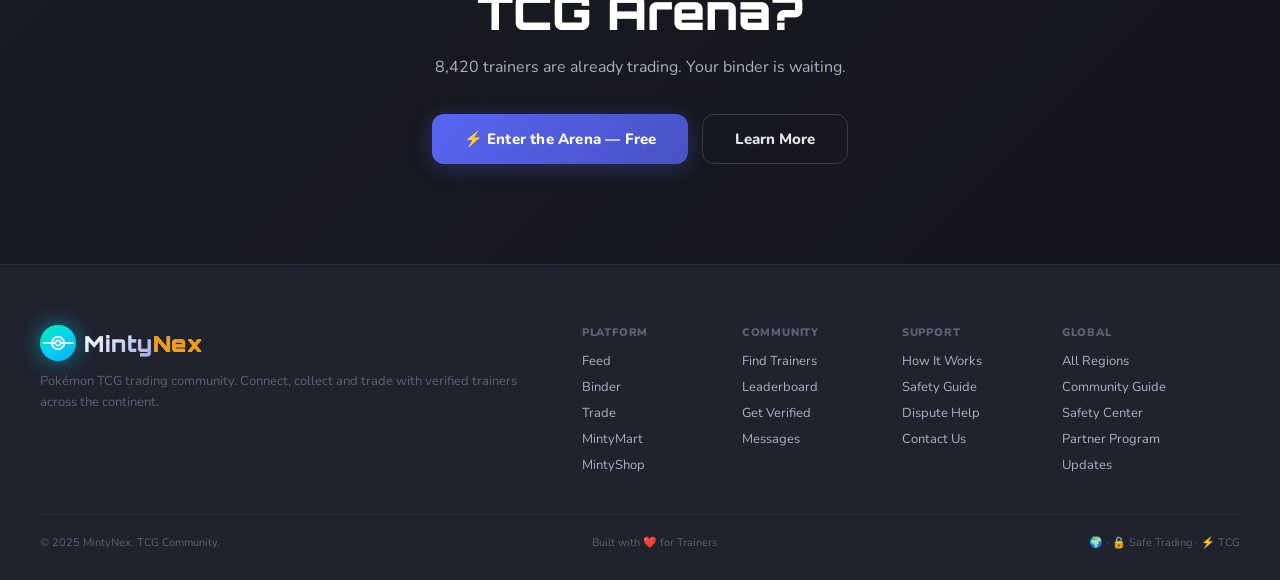
==== commit 1b2e5741: "fix otp login, dial flags, banner, binder add card, feed layout" ====
--- a/index.html
+++ b/index.html
@@ -11,6 +11,11 @@
 <link rel="stylesheet" href="landing.css">
 </head>
 <body>
+
+  /* to push to github git add .
+git commit -m "fix otp login, dial flags, banner, binder add card, feed layout"
+git push origin main
+*/
 
 <!-- ░░ FLOATING POKEMON BACKGROUND ░░ -->
 <div id="pokemon-bg"></div>
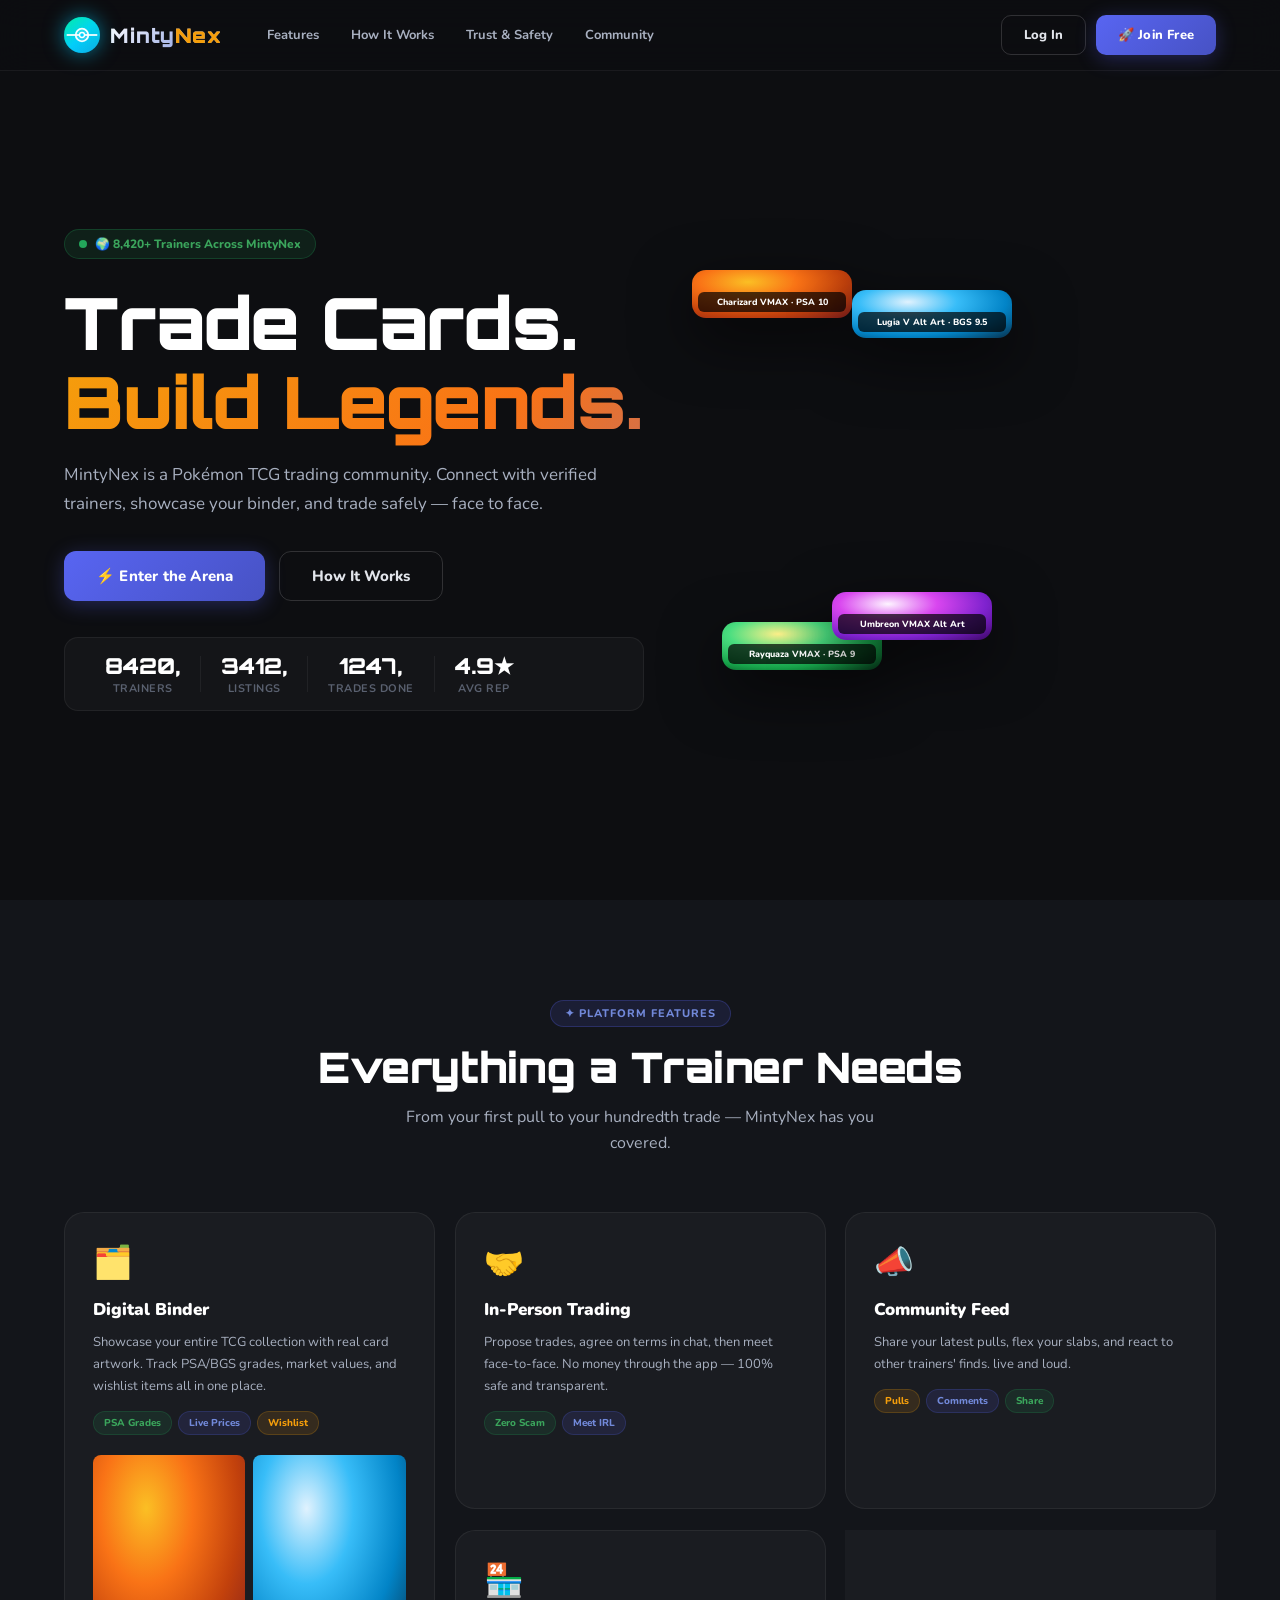
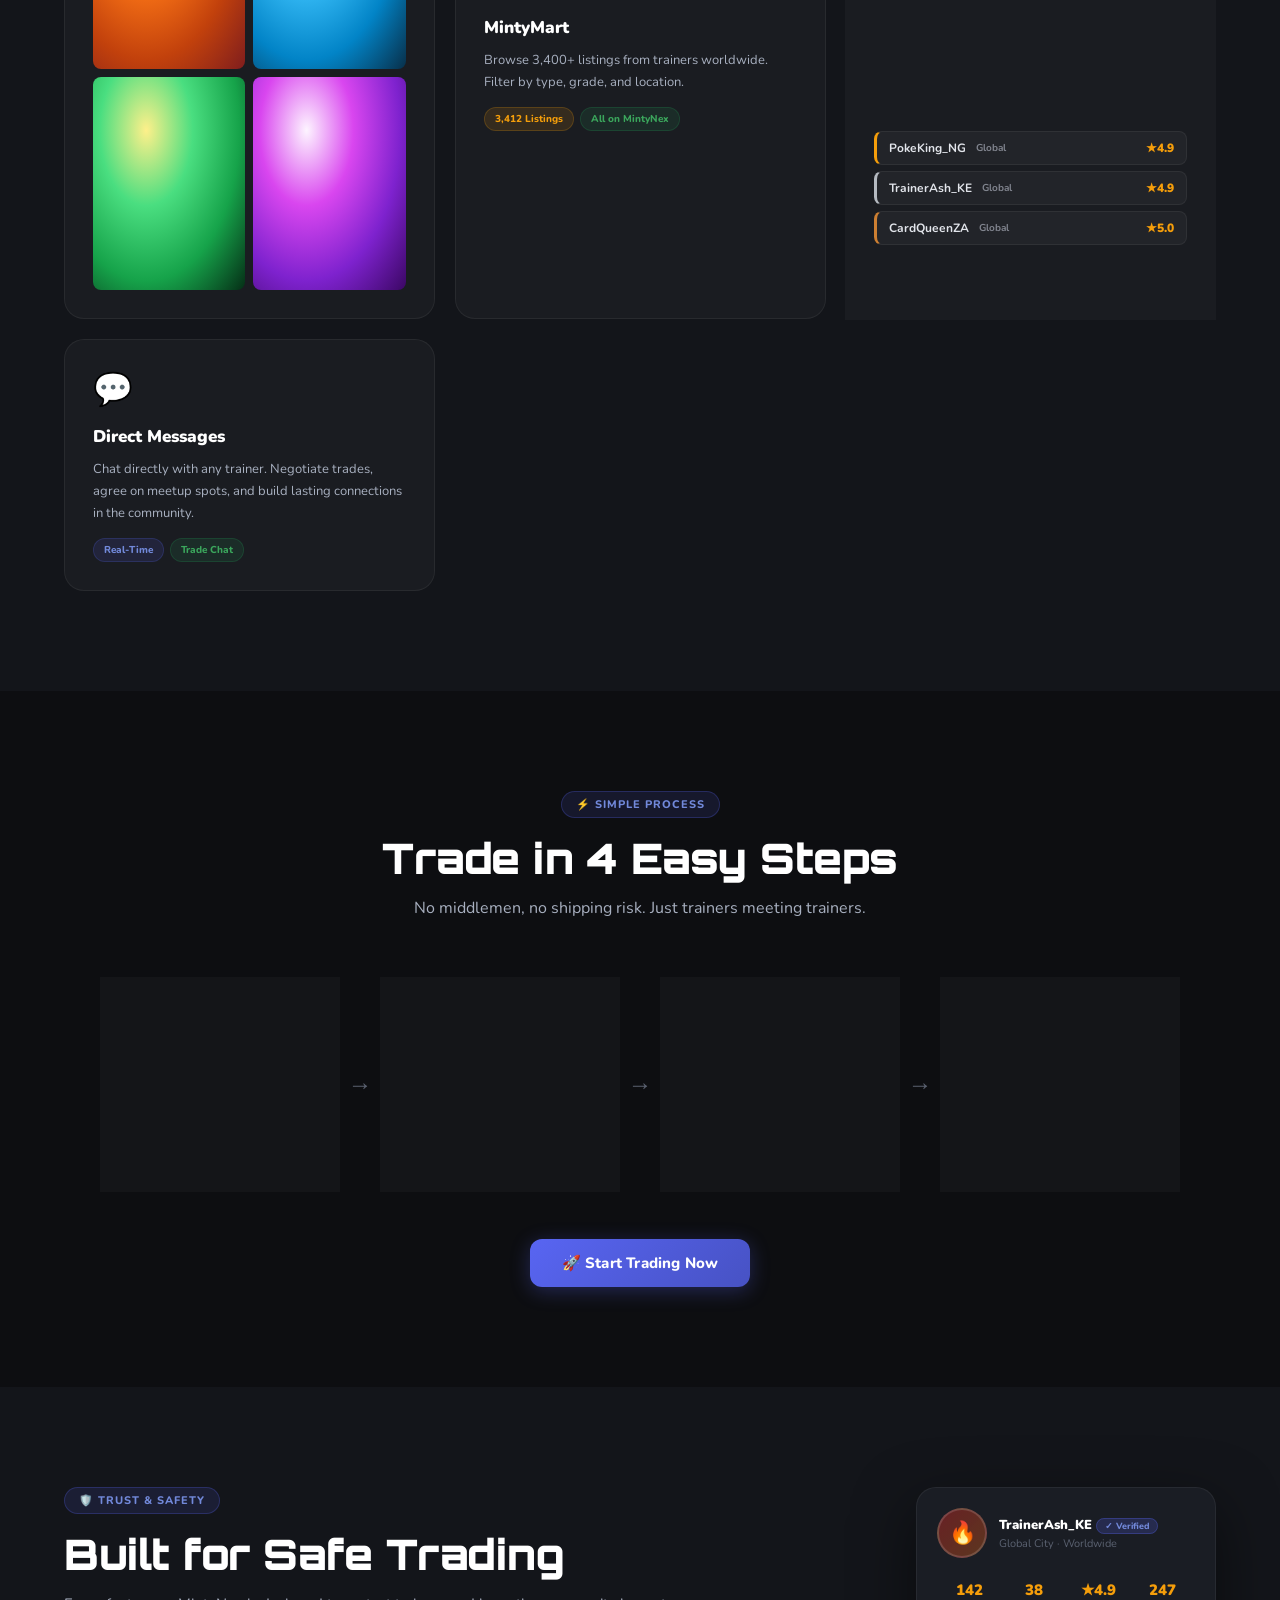
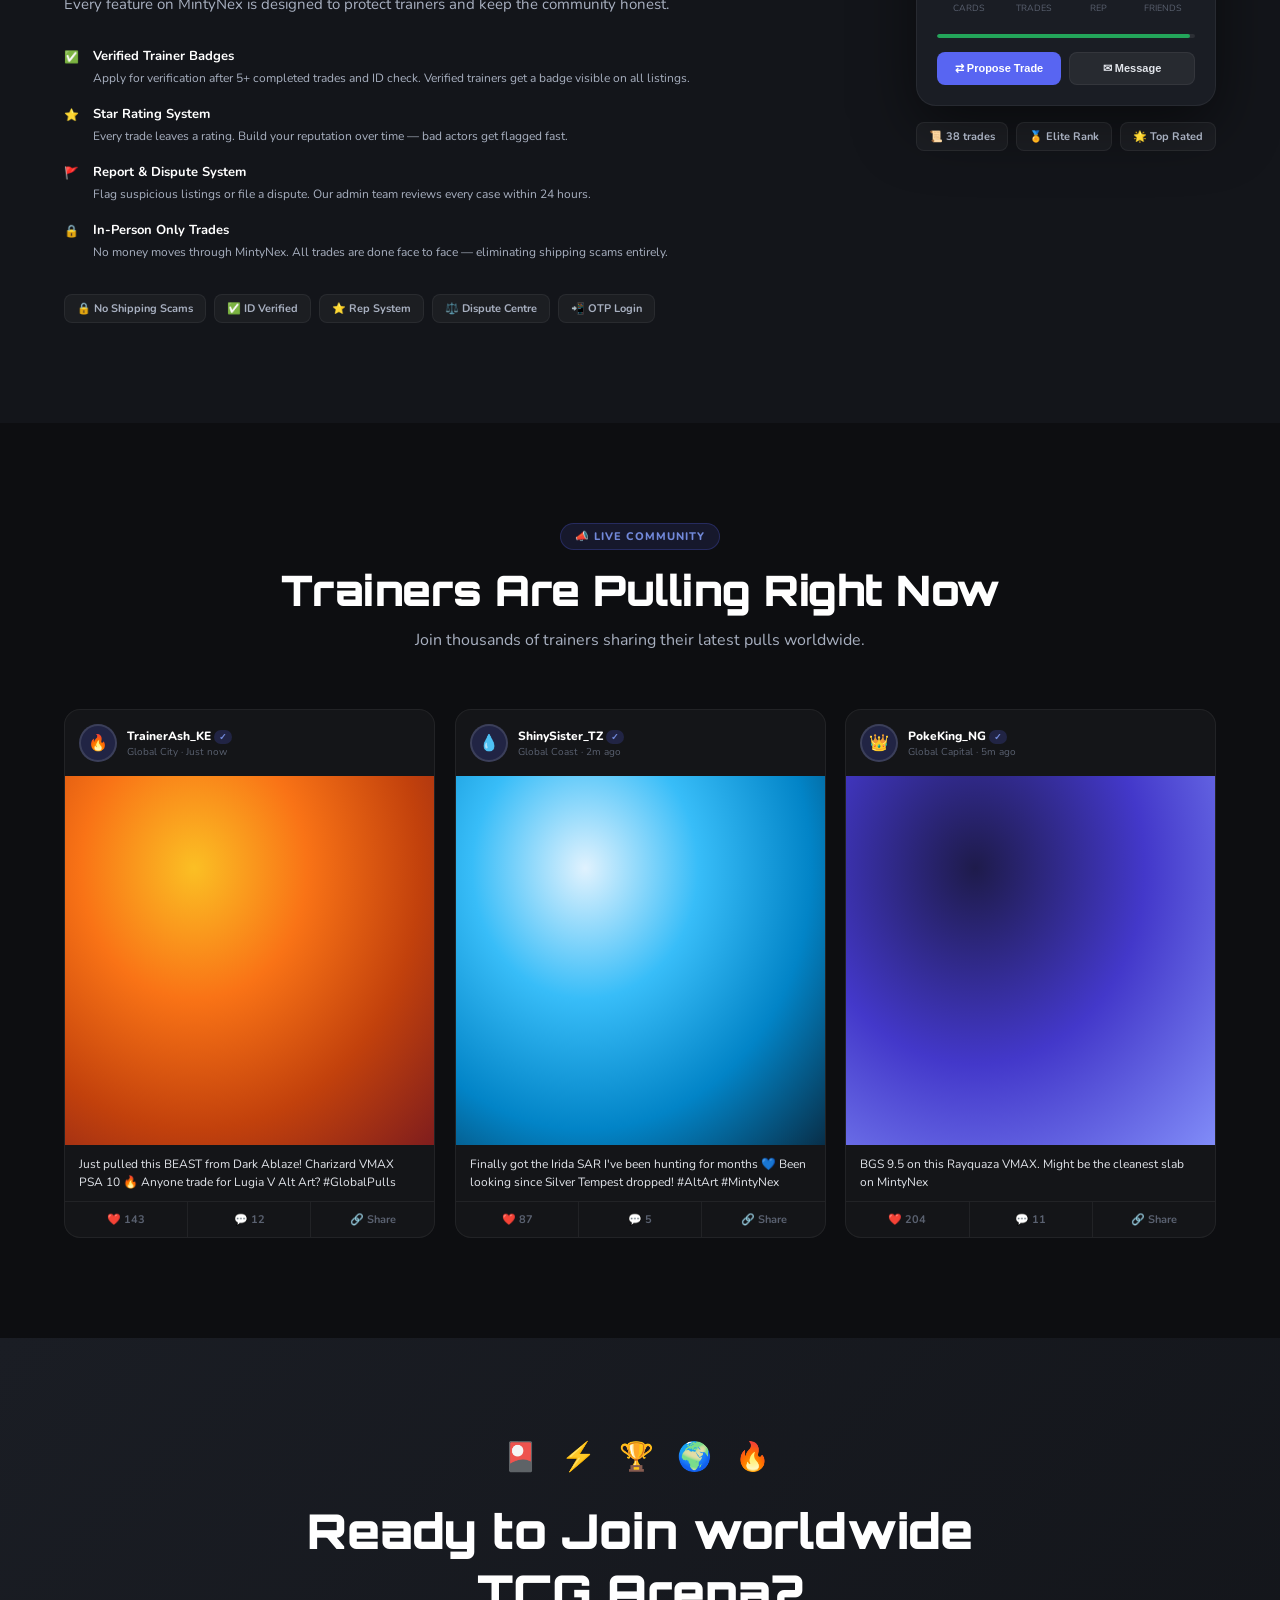
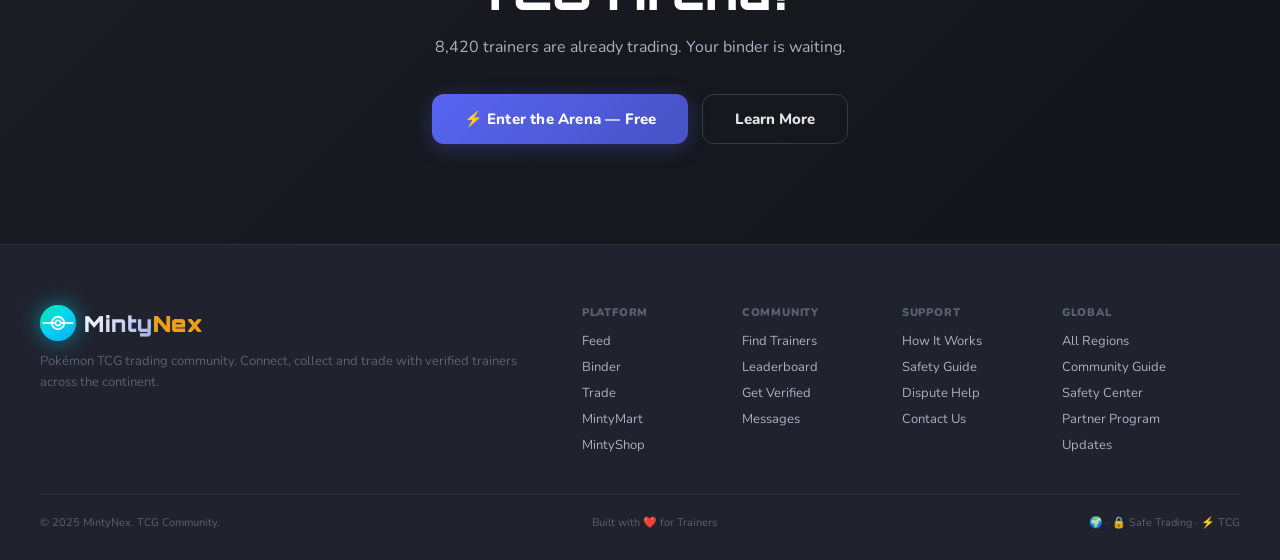
==== commit 544250b9: "fix otp login, dial flags, banner, binder add card, feed layout" ====
--- a/index.html
+++ b/index.html
@@ -11,11 +11,6 @@
 <link rel="stylesheet" href="landing.css">
 </head>
 <body>
-
-  /* to push to github git add .
-git commit -m "fix otp login, dial flags, banner, binder add card, feed layout"
-git push origin main
-*/
 
 <!-- ░░ FLOATING POKEMON BACKGROUND ░░ -->
 <div id="pokemon-bg"></div>
@@ -54,8 +49,8 @@
       <a href="#community">Community</a>
     </div>
     <div class="mnav-cta">
-      <a href="app.html" class="btn-ghost">Log In</a>
-      <a href="app.html" class="btn-primary">🚀 Join Free</a>
+      <a href="app.html?mode=login" class="btn-ghost">Log In</a>
+      <a href="app.html?mode=register" class="btn-primary">🚀 Join Free</a>
     </div>
     <button class="mnav-burger" id="burger" aria-label="Menu">
       <span></span><span></span><span></span>
@@ -66,7 +61,7 @@
     <a href="#how" onclick="closeMobile()">How It Works</a>
     <a href="#trust" onclick="closeMobile()">Trust & Safety</a>
     <a href="#community" onclick="closeMobile()">Community</a>
-    <a href="app.html" class="btn-primary" style="margin-top:8px;justify-content:center">🚀 Join Free</a>
+    <a href="app.html?mode=register" class="btn-primary" style="margin-top:8px;justify-content:center">🚀 Join Free</a>
   </div>
 </nav>
 
@@ -88,7 +83,7 @@
         MintyNex is a Pokémon TCG trading community. Connect with verified trainers, showcase your binder, and trade safely — face to face.
       </p>
       <div class="hero-actions">
-        <a href="app.html" class="btn-primary btn-xl">⚡ Enter the Arena</a>
+        <a href="app.html?mode=register" class="btn-primary btn-xl">⚡ Enter the Arena</a>
         <a href="#how" class="btn-ghost btn-xl">How It Works</a>
       </div>
       <div class="hero-stats">
@@ -275,7 +270,7 @@
       </div>
     </div>
     <div style="text-align:center;margin-top:48px">
-      <a href="app.html" class="btn-primary btn-xl">🚀 Start Trading Now</a>
+      <a href="app.html?mode=register" class="btn-primary btn-xl">🚀 Start Trading Now</a>
     </div>
   </div>
 </section>
@@ -430,7 +425,7 @@
     <h2 class="cta-title">Ready to Join worldwide TCG Arena?</h2>
     <p class="cta-sub">8,420 trainers are already trading. Your binder is waiting.</p>
     <div class="cta-actions">
-      <a href="app.html" class="btn-primary btn-xl">⚡ Enter the Arena — Free</a>
+      <a href="app.html?mode=register" class="btn-primary btn-xl">⚡ Enter the Arena — Free</a>
       <a href="#features" class="btn-ghost btn-xl">Learn More</a>
     </div>
   </div>
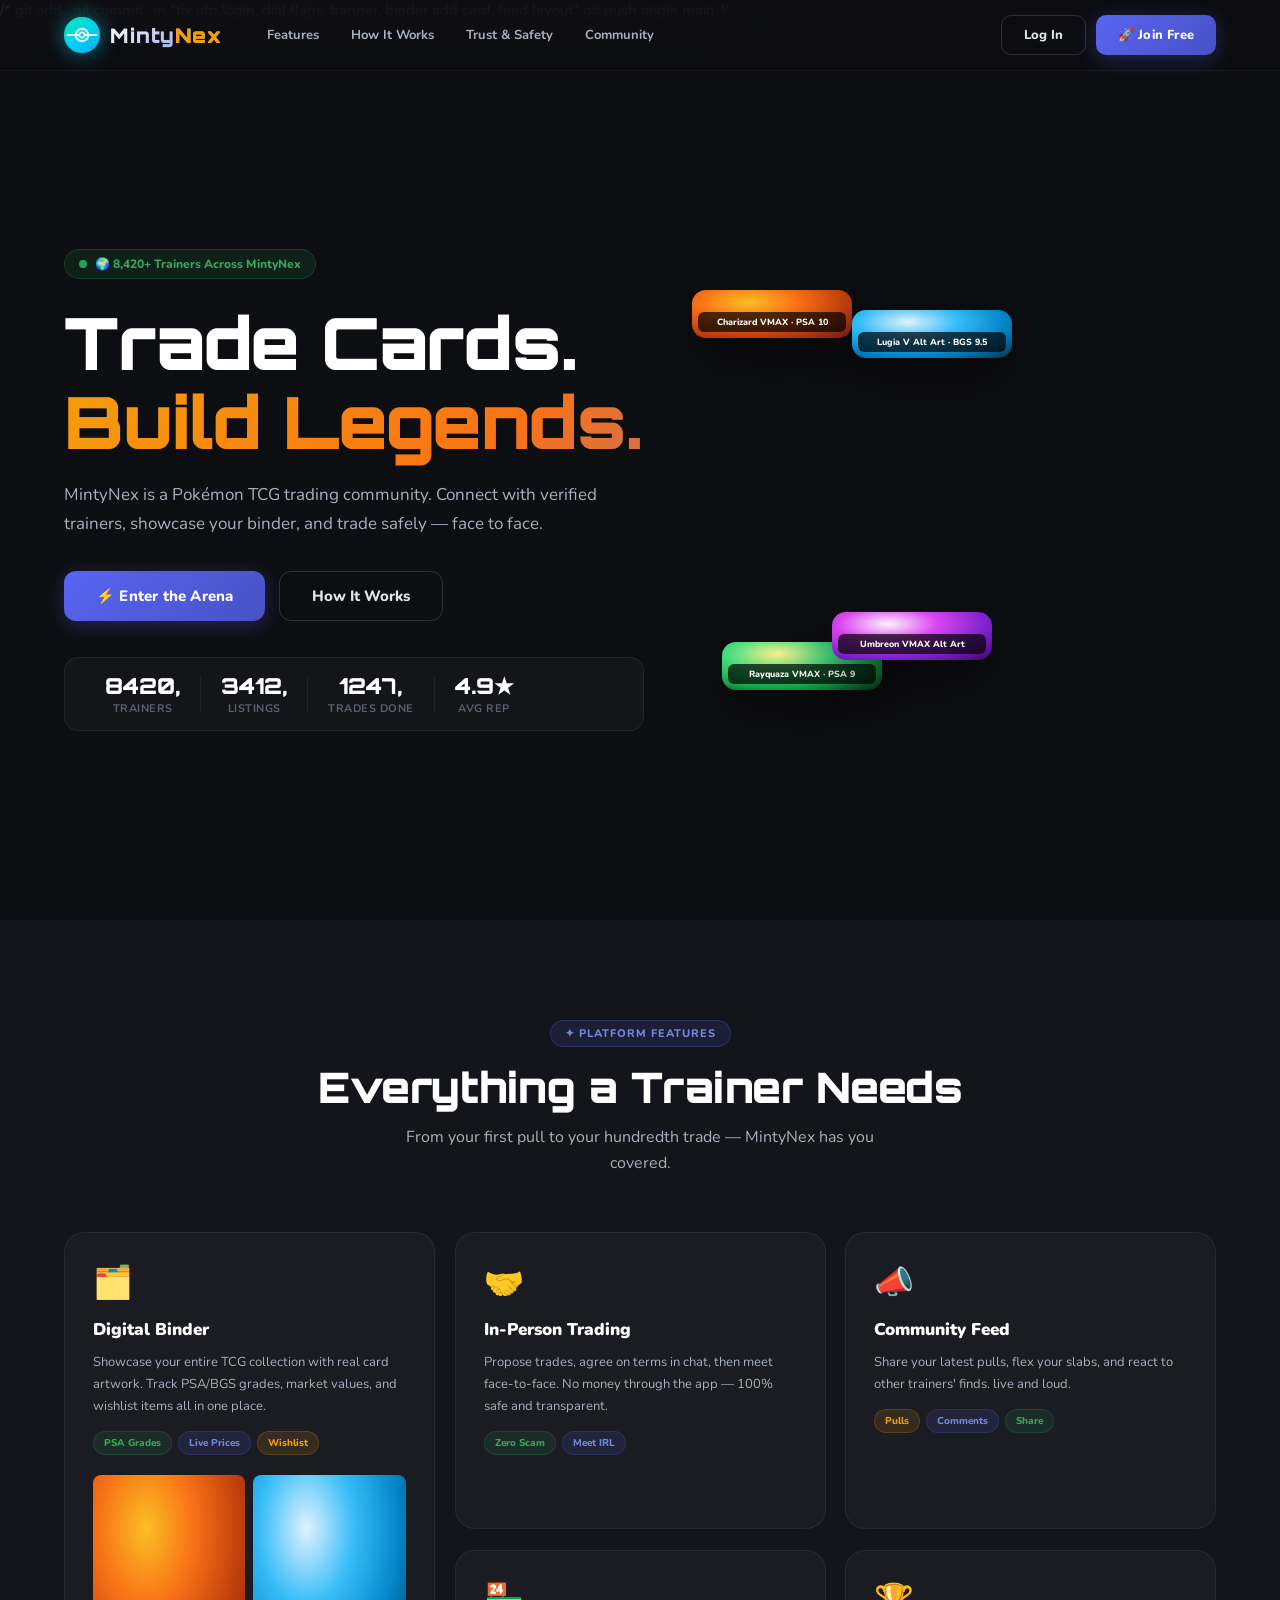
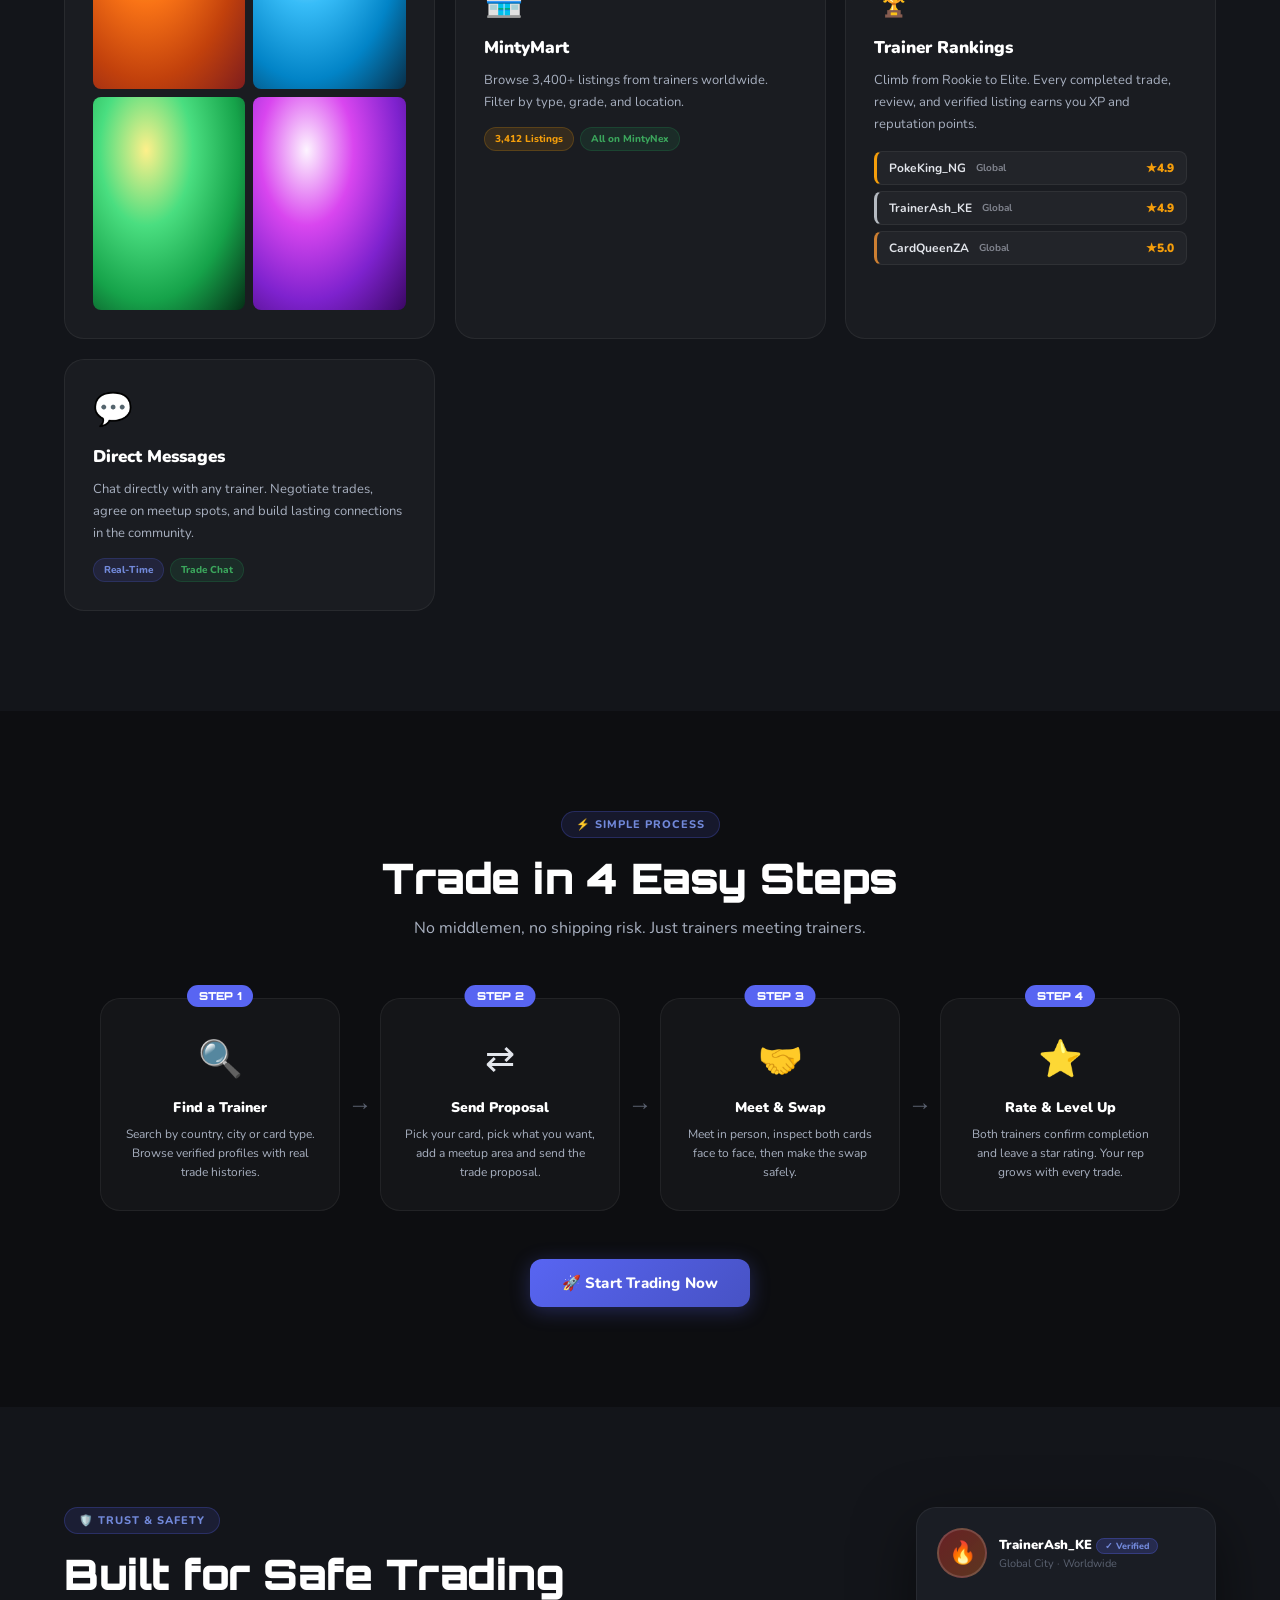
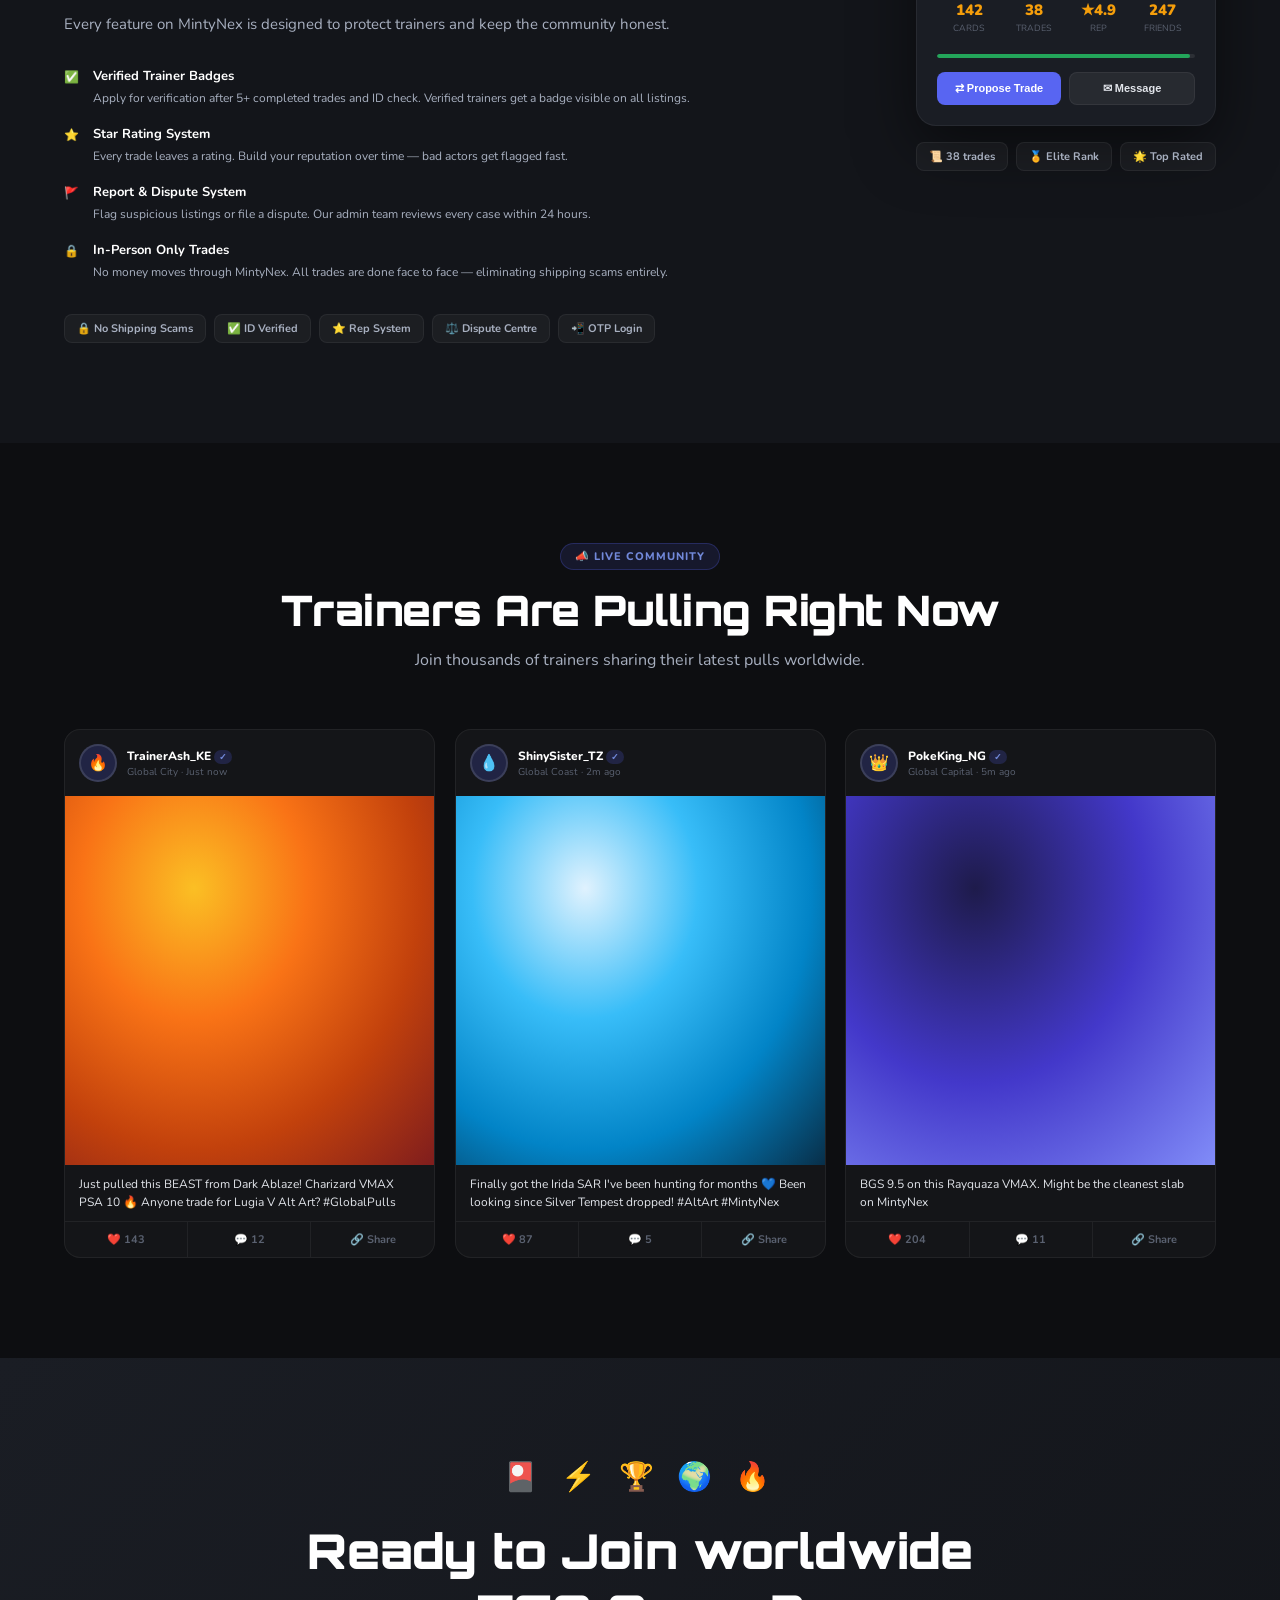
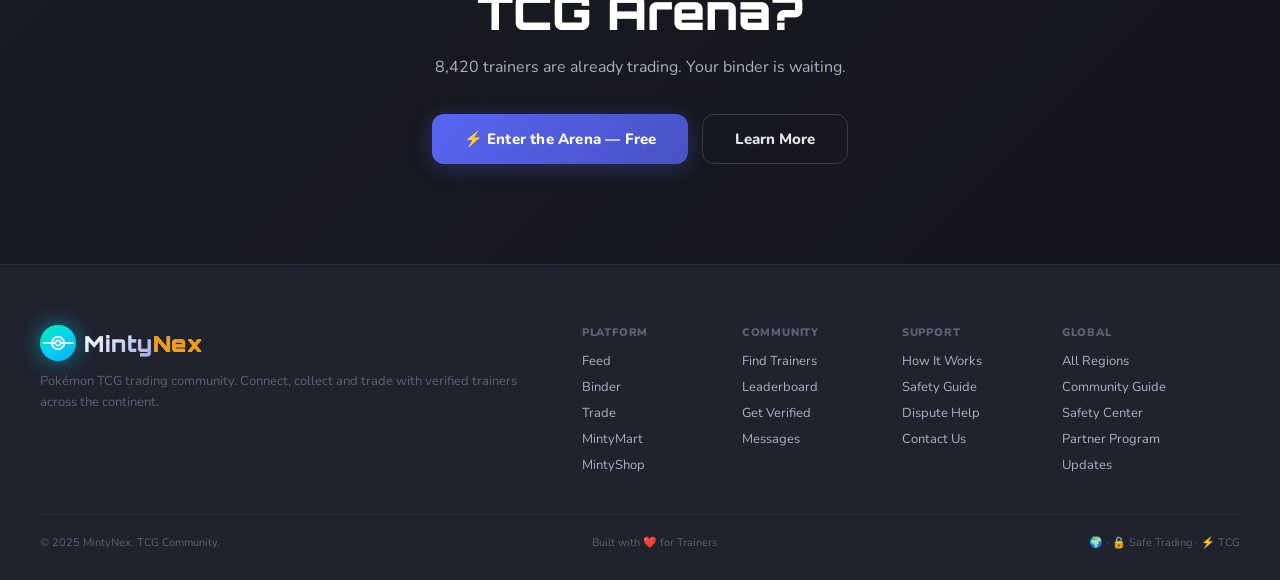
==== commit 93dbb68e: "fix otp login, dial flags, banner, binder add card, feed layout" ====
--- a/index.html
+++ b/index.html
@@ -11,6 +11,13 @@
 <link rel="stylesheet" href="landing.css">
 </head>
 <body>
+
+  /* 
+git add .
+git commit -m "fix otp login, dial flags, banner, binder add card, feed layout"
+git push origin main
+
+*/
 
 <!-- ░░ FLOATING POKEMON BACKGROUND ░░ -->
 <div id="pokemon-bg"></div>
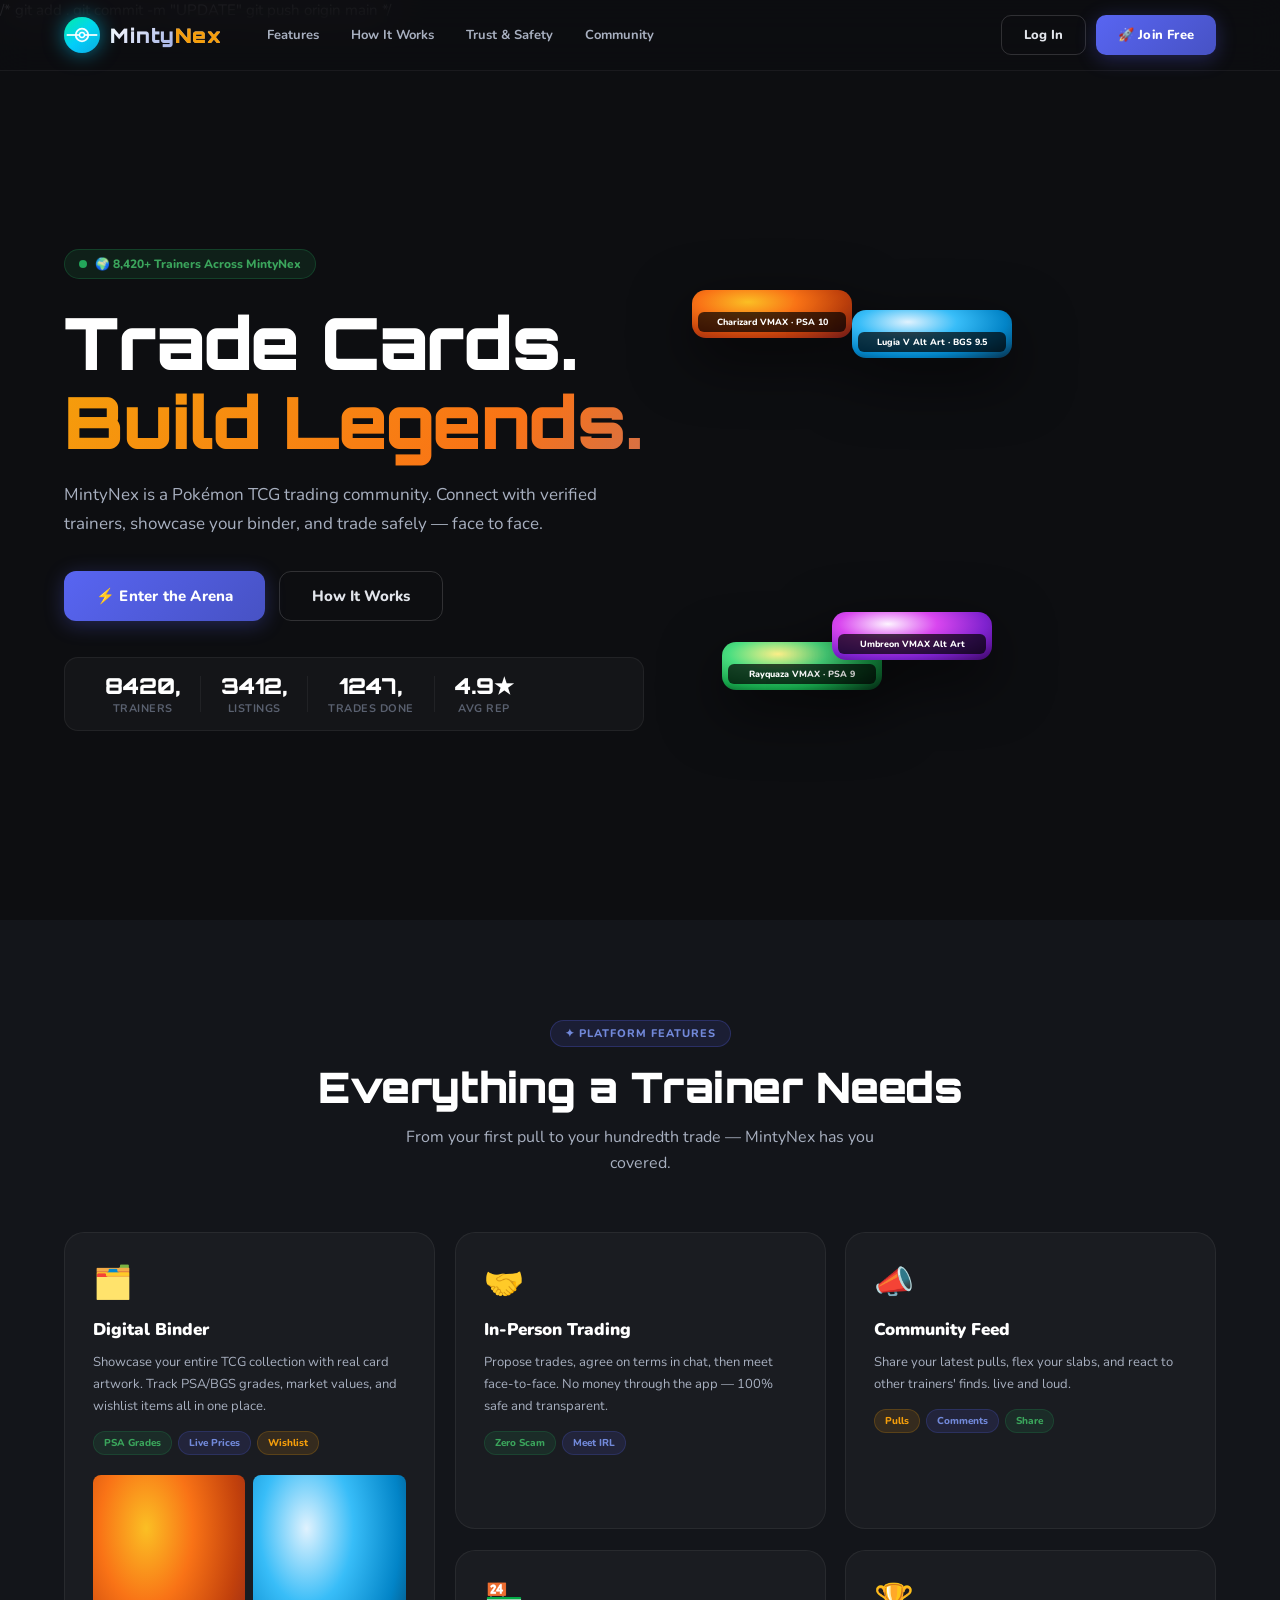
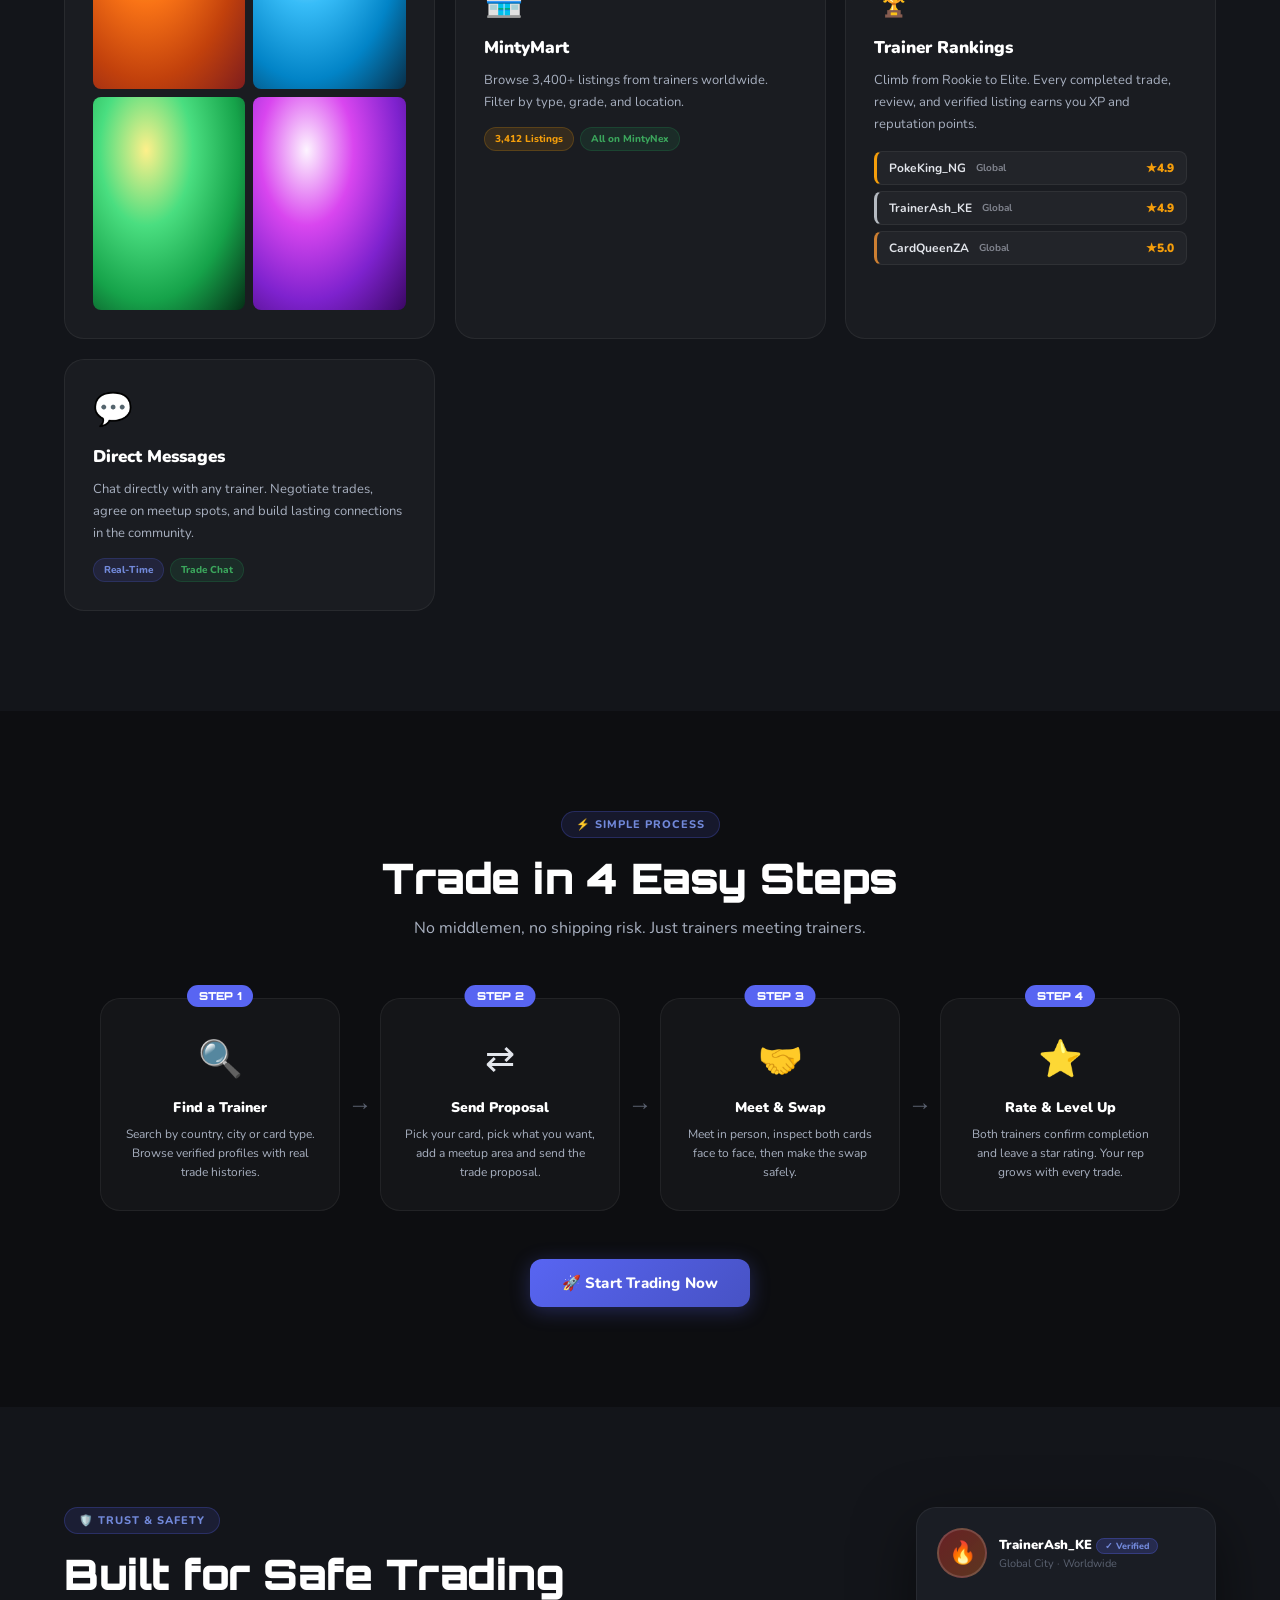
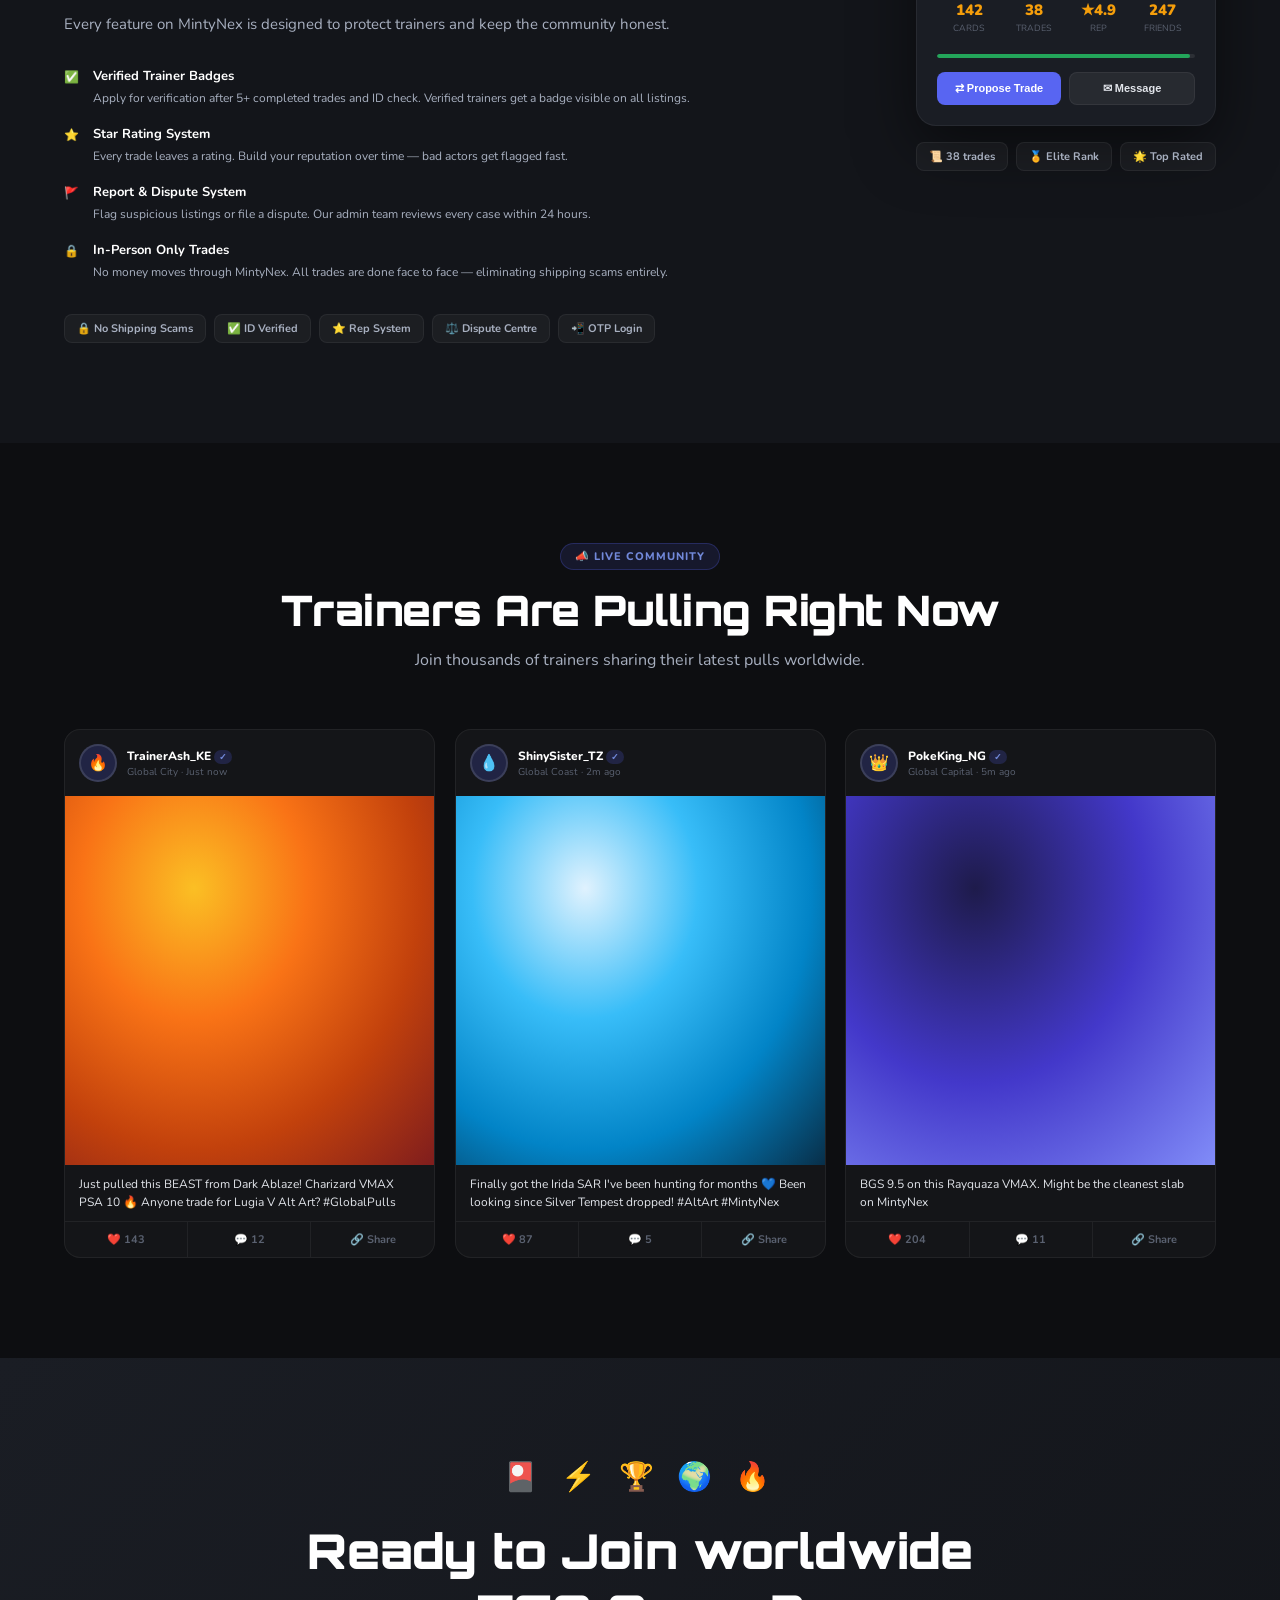
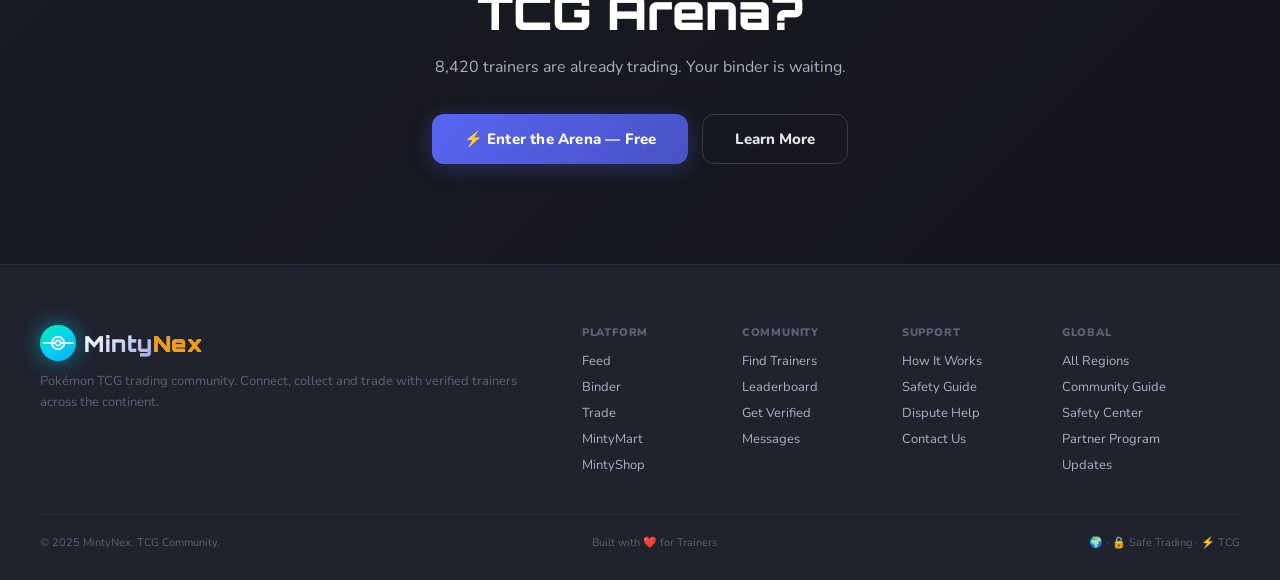
==== commit d021cafd: "UPDATE" ====
--- a/index.html
+++ b/index.html
@@ -14,7 +14,7 @@
 
   /* 
 git add .
-git commit -m "fix otp login, dial flags, banner, binder add card, feed layout"
+git commit -m "UPDATE"
 git push origin main
 
 */
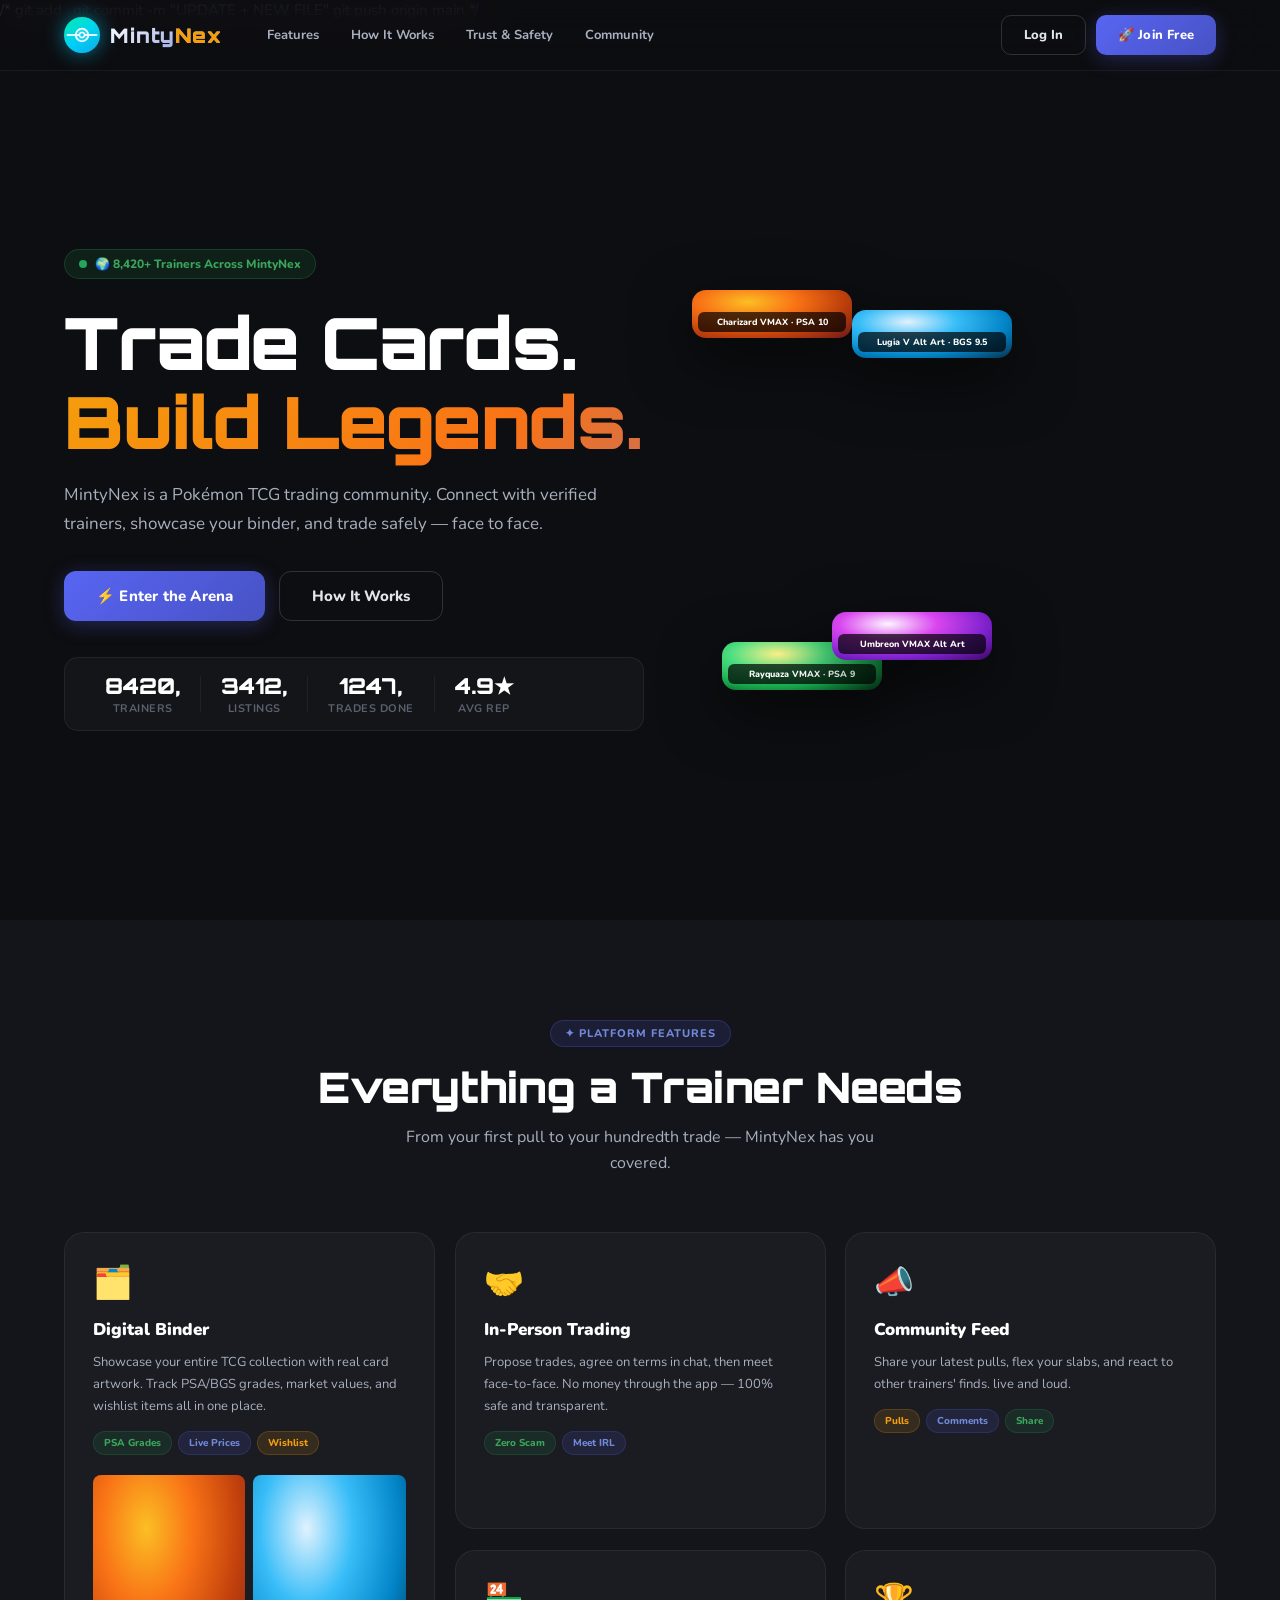
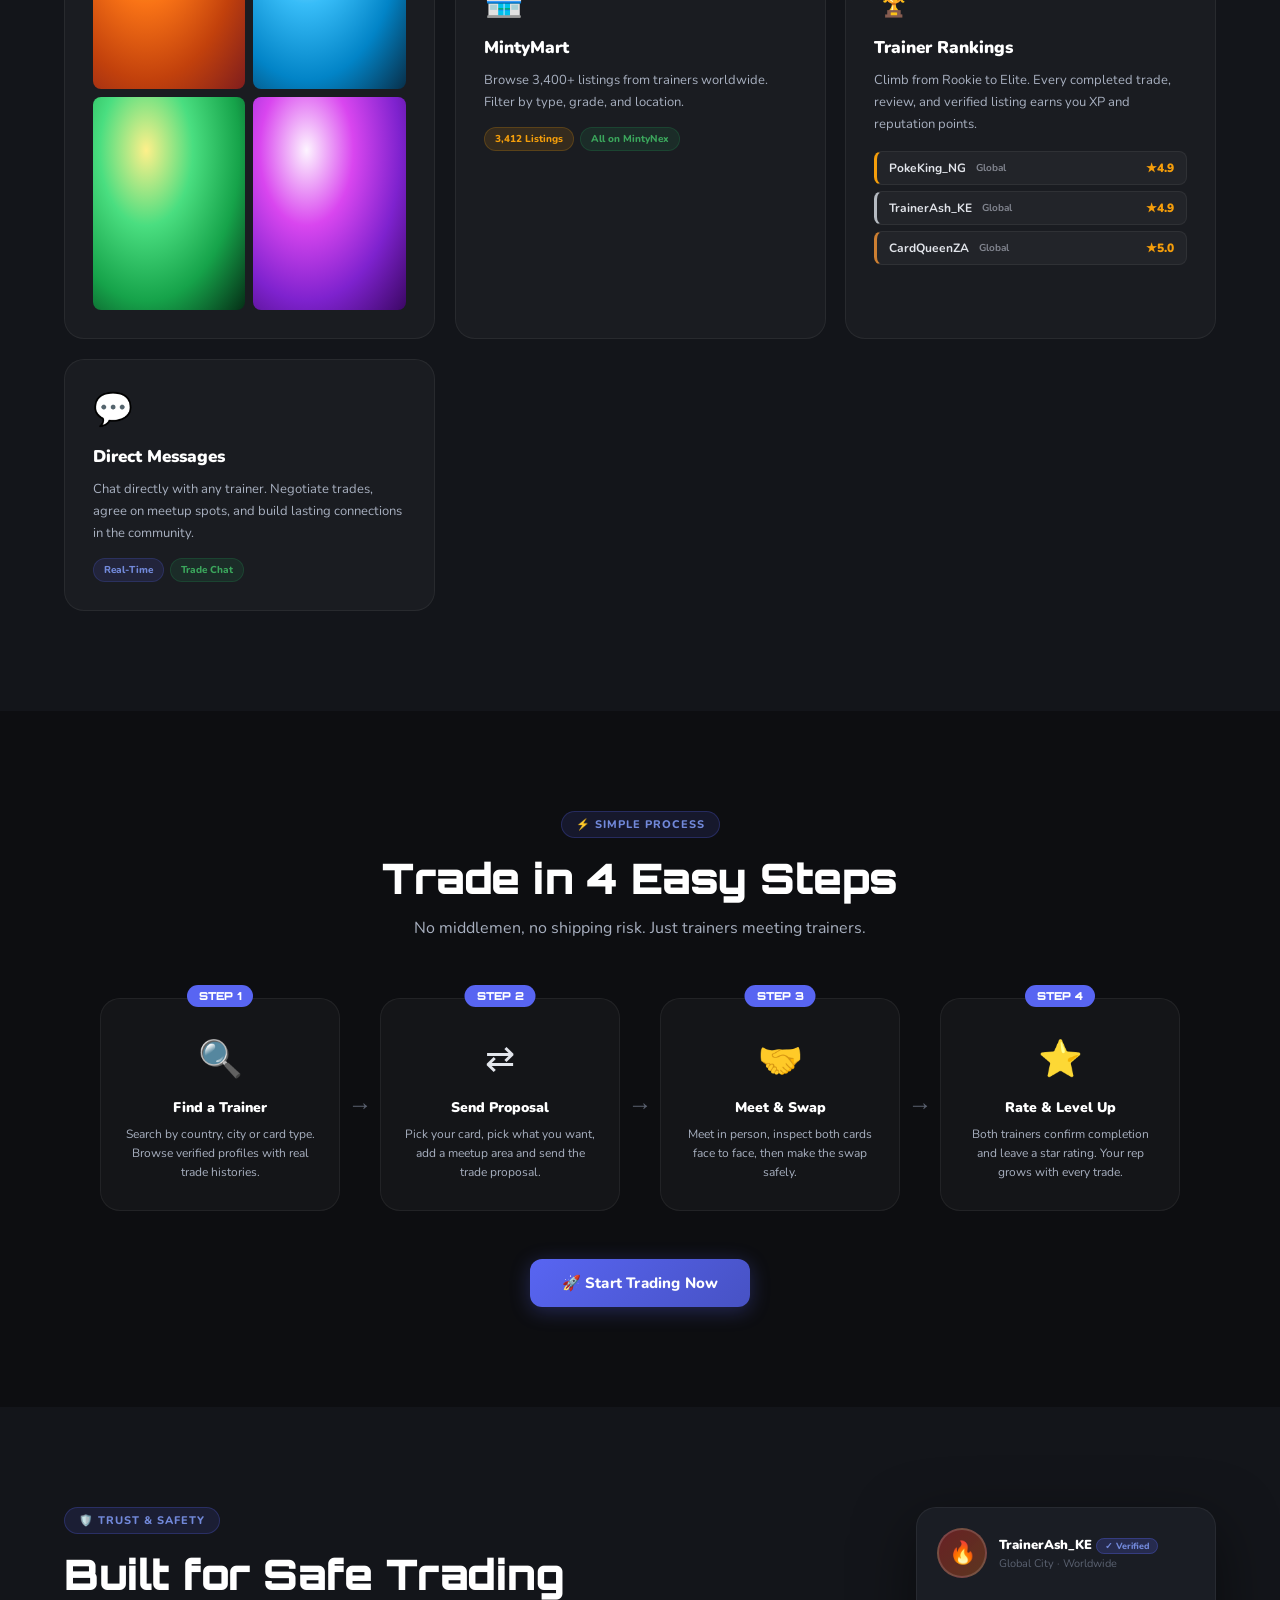
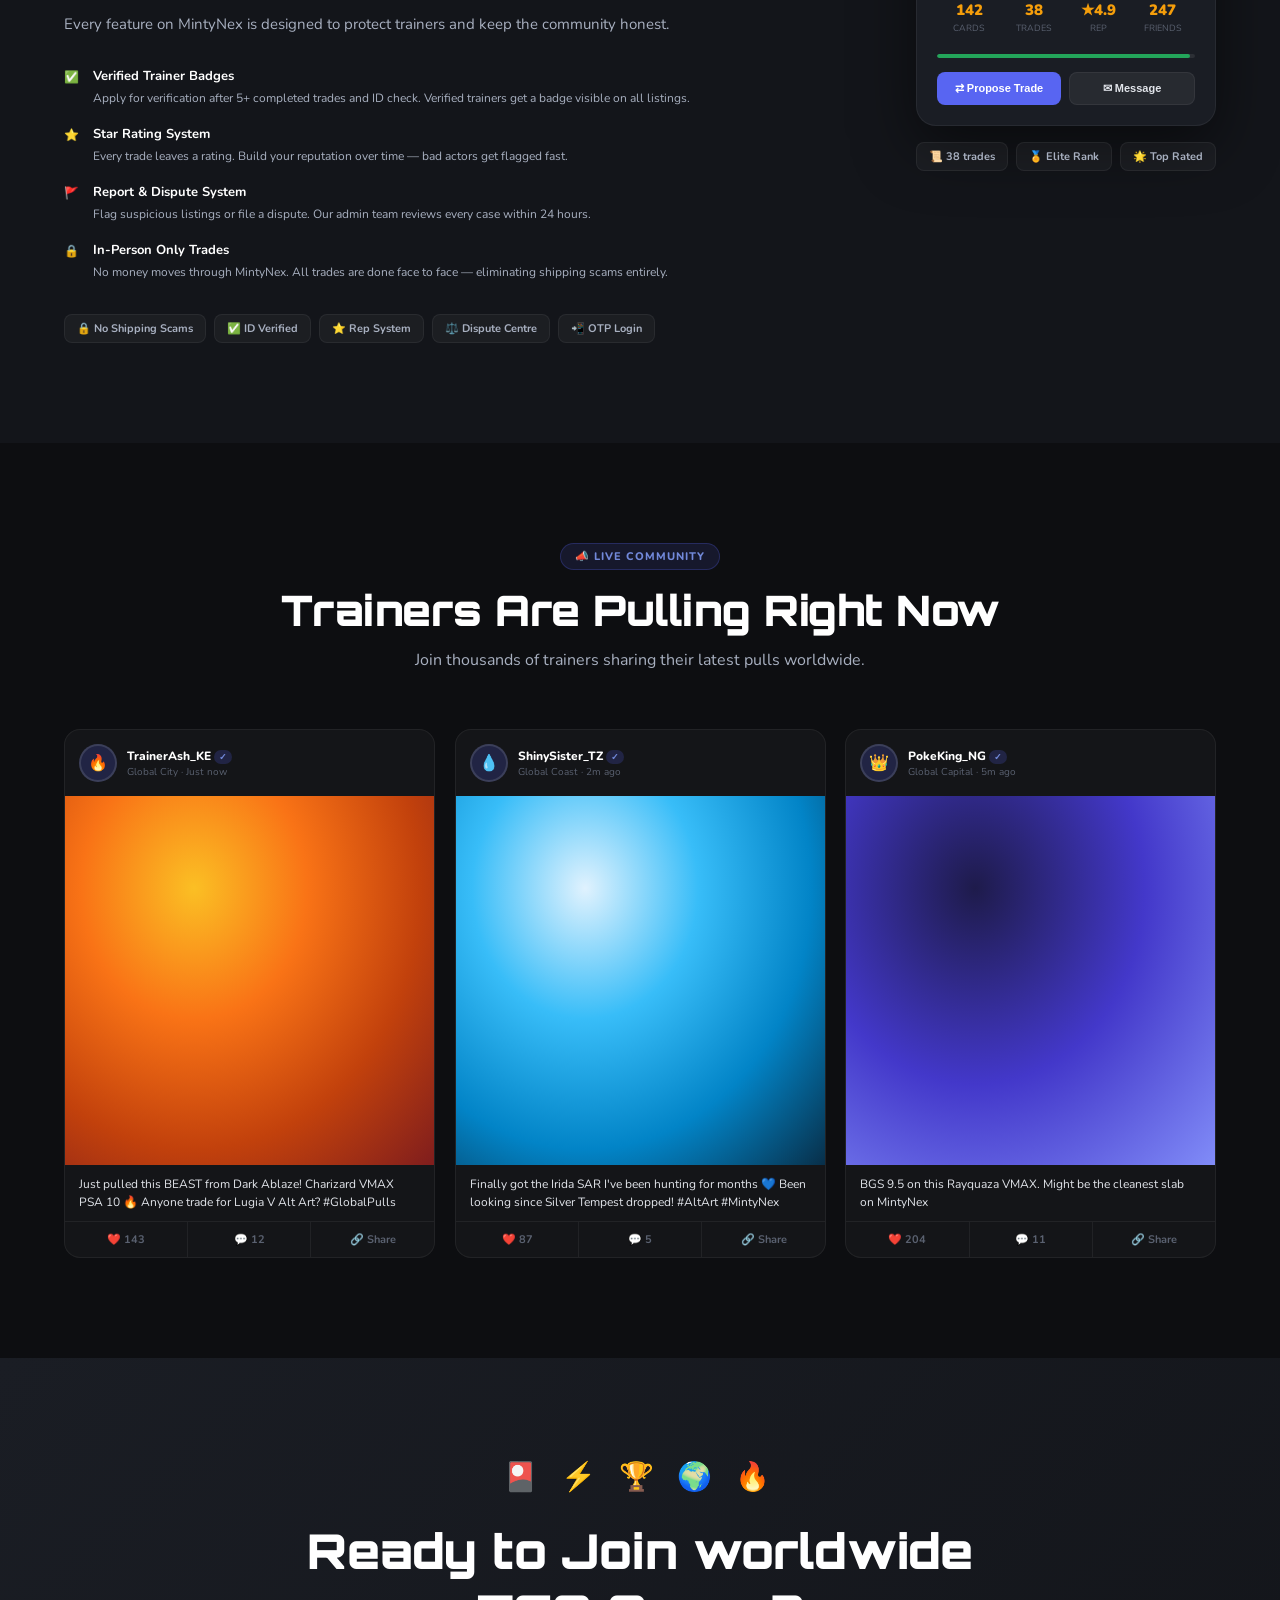
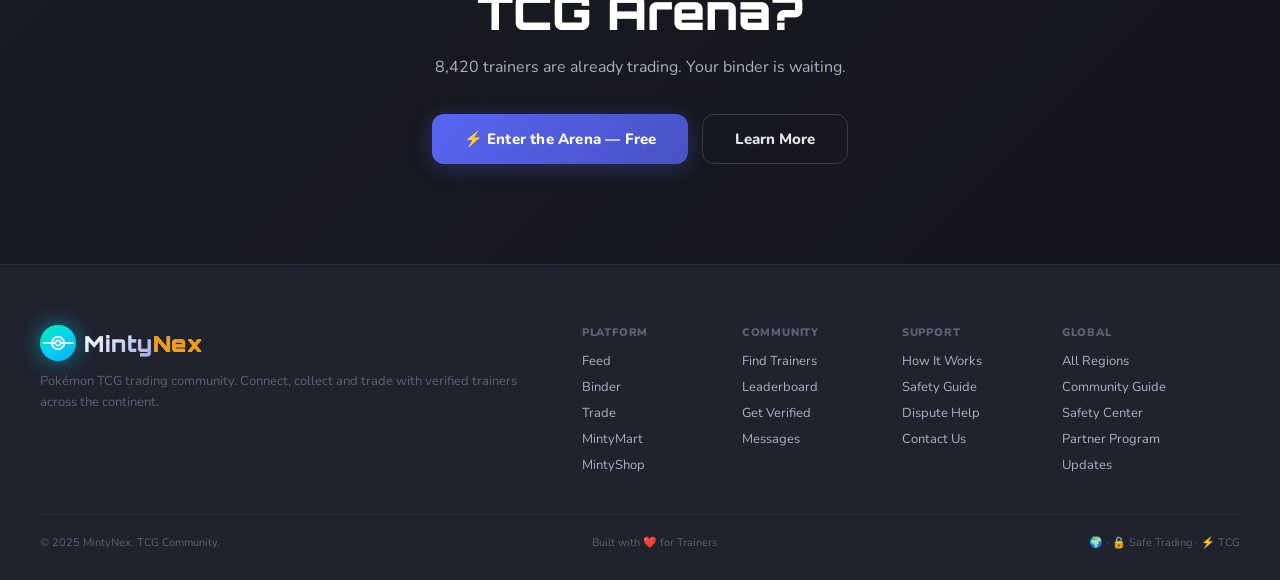
==== commit cb4f36b9: "UPDATE + NEW FILE" ====
--- a/index.html
+++ b/index.html
@@ -14,7 +14,7 @@
 
   /* 
 git add .
-git commit -m "UPDATE"
+git commit -m "UPDATE + NEW FILE"
 git push origin main
 
 */
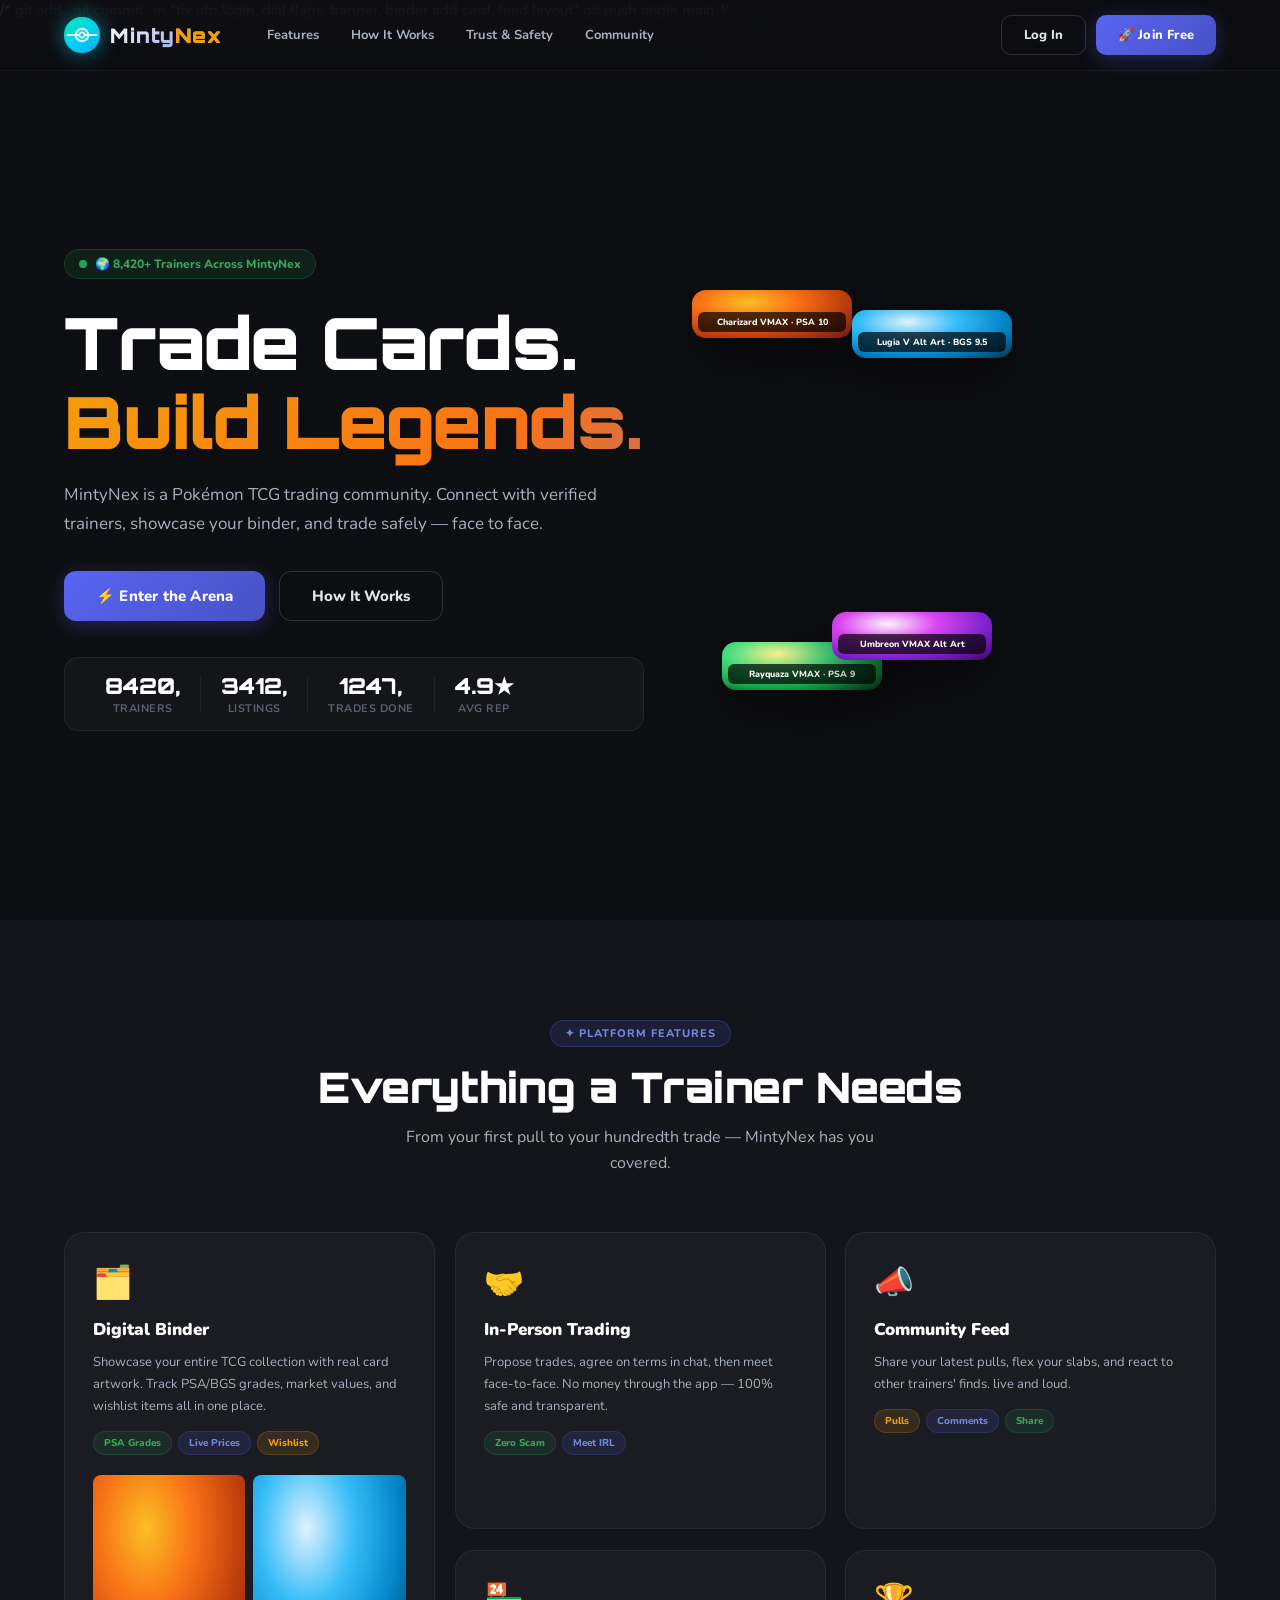
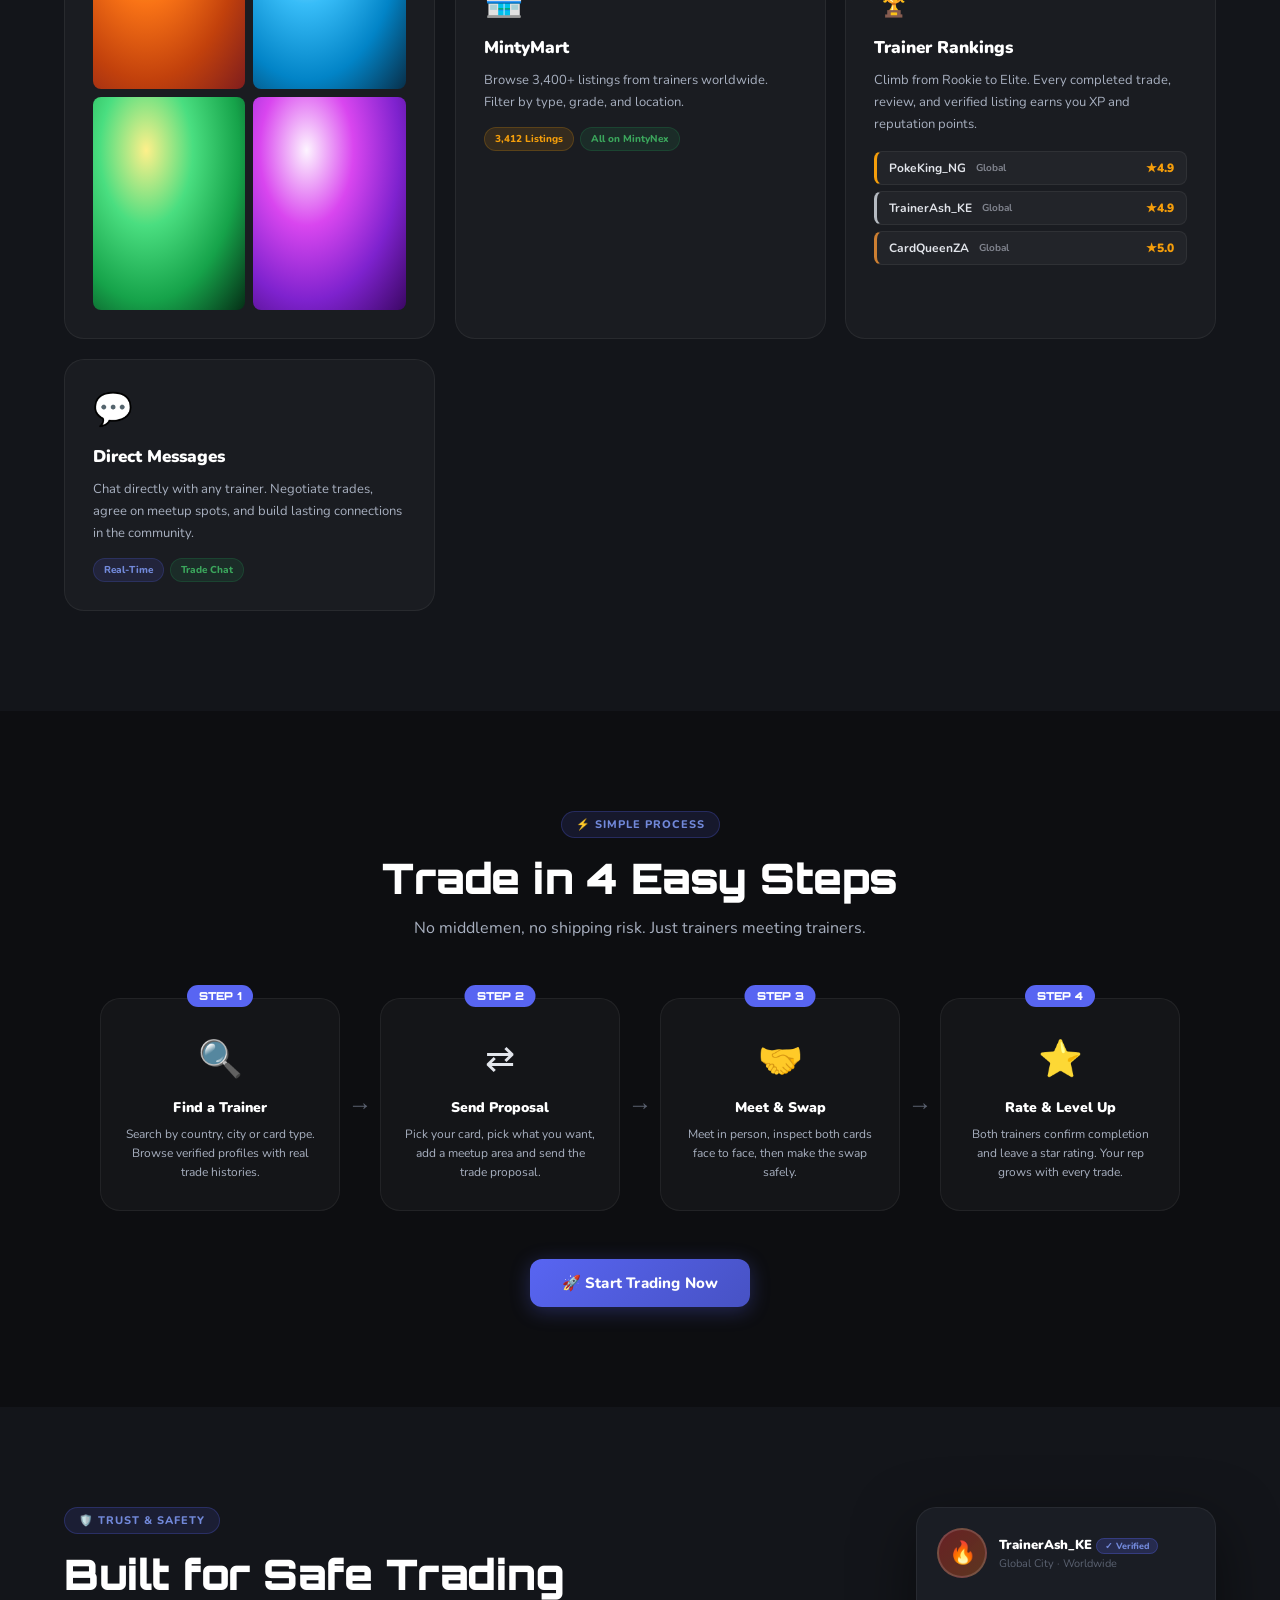
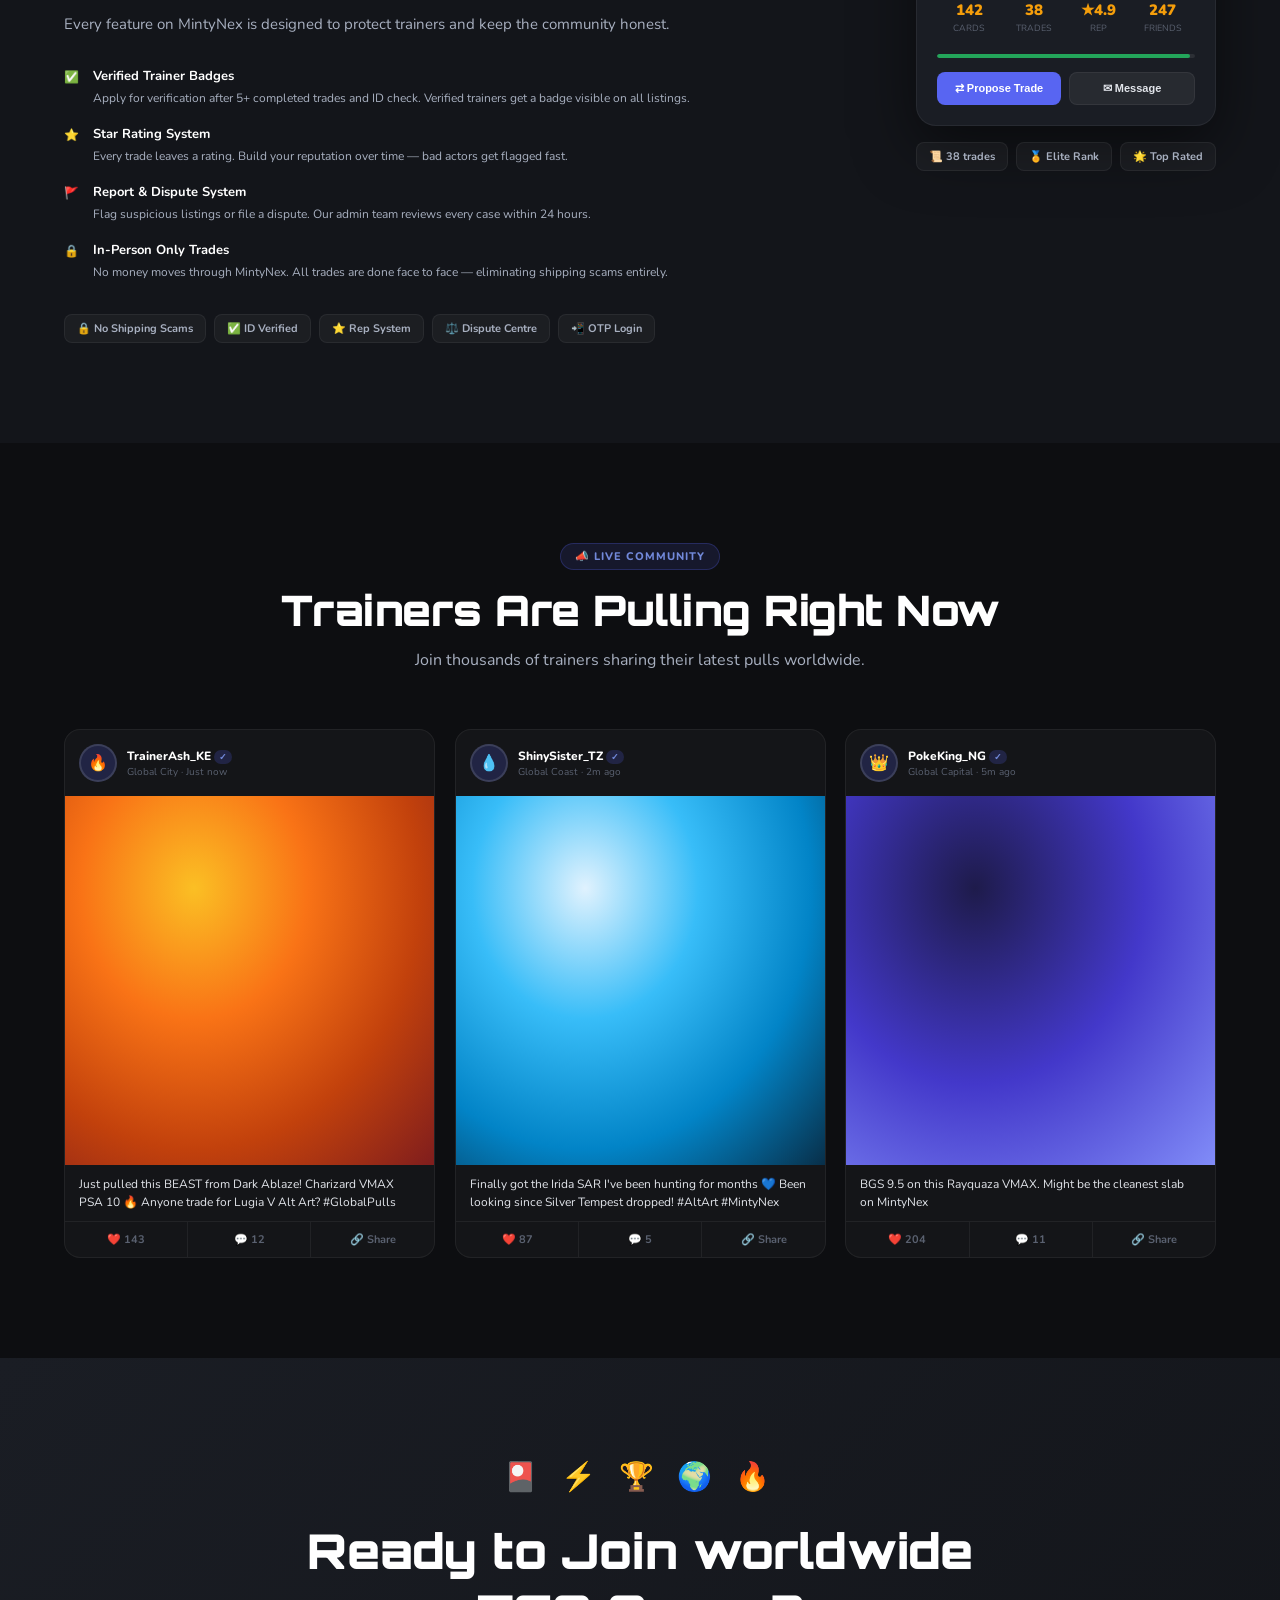
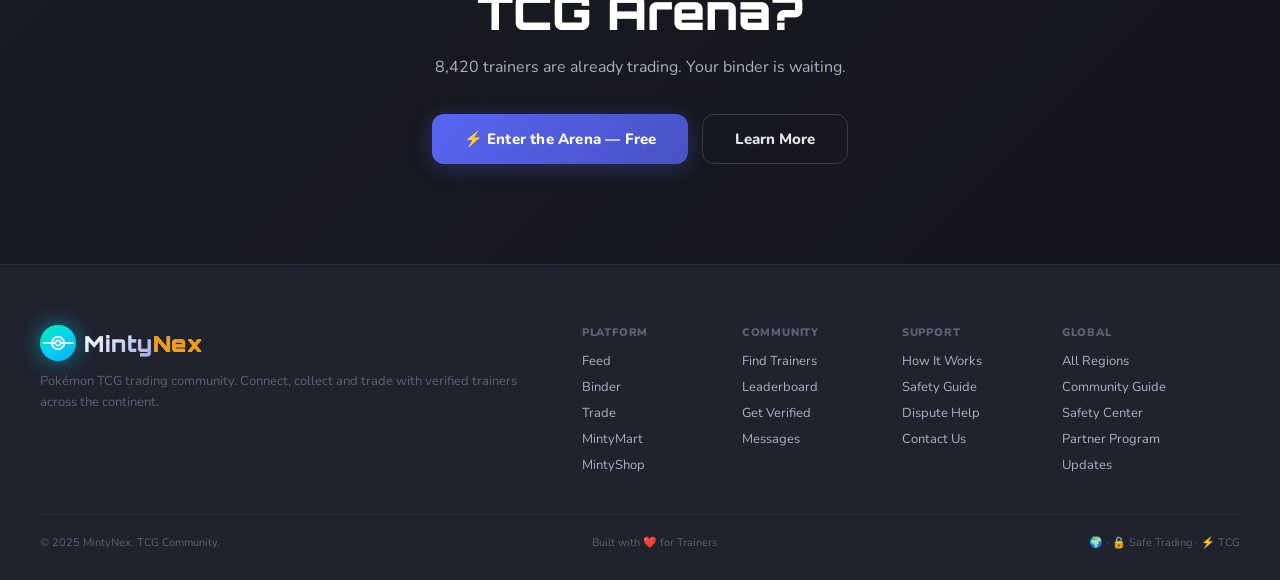
==== commit 13e916dd: "fix otp login, dial flags, banner, binder add card, feed layout" ====
--- a/index.html
+++ b/index.html
@@ -14,7 +14,7 @@
 
   /* 
 git add .
-git commit -m "UPDATE + NEW FILE"
+git commit -m "fix otp login, dial flags, banner, binder add card, feed layout"
 git push origin main
 
 */
